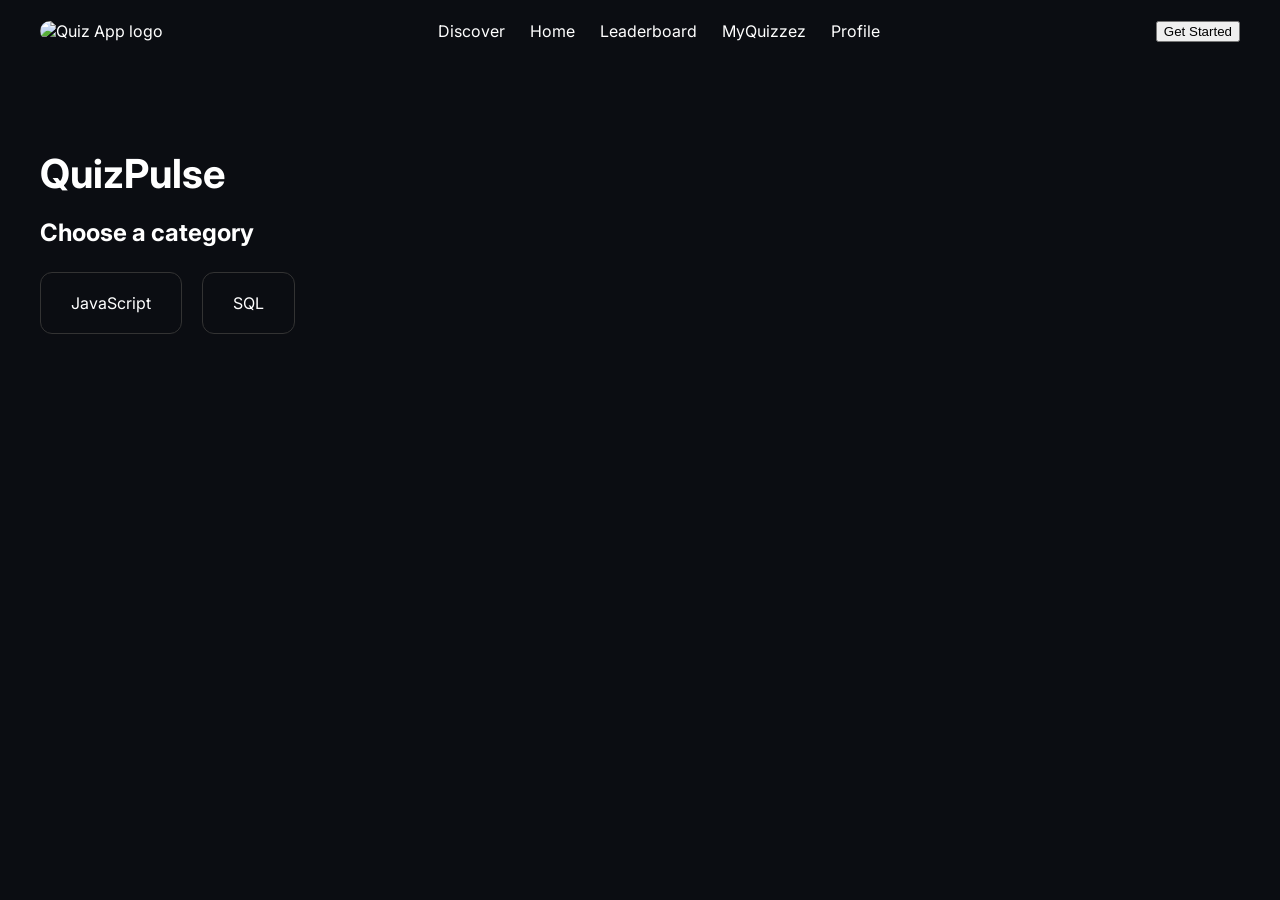
==== frontend/index.html @ 552408b5 "fix: add home page content" ====
<!DOCTYPE html>
<html lang="en">
<head>
    <meta charset="UTF-8">
    <meta name="viewport" content="width=device-width, initial-scale=1.0">
    <title>Quiz App</title>

    <link rel="preconnect" href="https://fonts.googleapis.com">
    <link rel="preconnect" href="https://fonts.gstatic.com" crossorigin>
    <link href="https://fonts.googleapis.com/css2?family=Inter:wght@400;500;600;700;800&display=swap" rel="stylesheet">

    <style>
        * {
            box-sizing: border-box;
        }

        body {
            display: flex;
            flex-direction: column;
            background-color: #0B0D12;
            color: white;
            font-family: 'Inter', sans-serif;
            margin: 0;
        }

        header {
            display: flex;
            flex-direction: row;
            justify-content: space-between;
            align-items: center;
            padding: 20px 40px;
        }

        .logo {
            border-radius: 33px;
            width: 70px;
        }

        .otherpages {
            display: flex;
            gap: 25px;
        }

        a {
            cursor: pointer;
            color: white;
            text-decoration: none;
        }

        main {
            padding: 60px 40px;
        }

        h1 {
            font-size: 40px;
            margin-bottom: 10px;
        }

        h2 {
            margin-bottom: 25px;
        }

        #categories {
            display: flex;
            gap: 20px;
            list-style: none;
            padding: 0;
        }

        #categories li {
            padding: 20px 30px;
            border: 1px solid #333;
            border-radius: 12px;
        }
    </style>
</head>

<body>

    <header>
        <div class="logoDiv">
            <img class="logo" src="I will design a professional custom business logo.jpg" alt="Quiz App logo">
        </div>

        <div class="otherpages">
            <a href="discover.html">Discover</a>
            <a href="home.html">Home</a>
            <a href="leaderboard.html">Leaderboard</a>
            <a href="my_quizzez.html">MyQuizzez</a>
            <a href="profile.html">Profile</a>
        </div>

        <div>
            <button>Get Started</button>
        </div>
    </header>

    <main>
        <h1>QuizPulse</h1>
        <h2>Choose a category</h2>

        <ul id="categories"></ul>
    </main>

    <script src="index.js"></script>

</body>
</html>
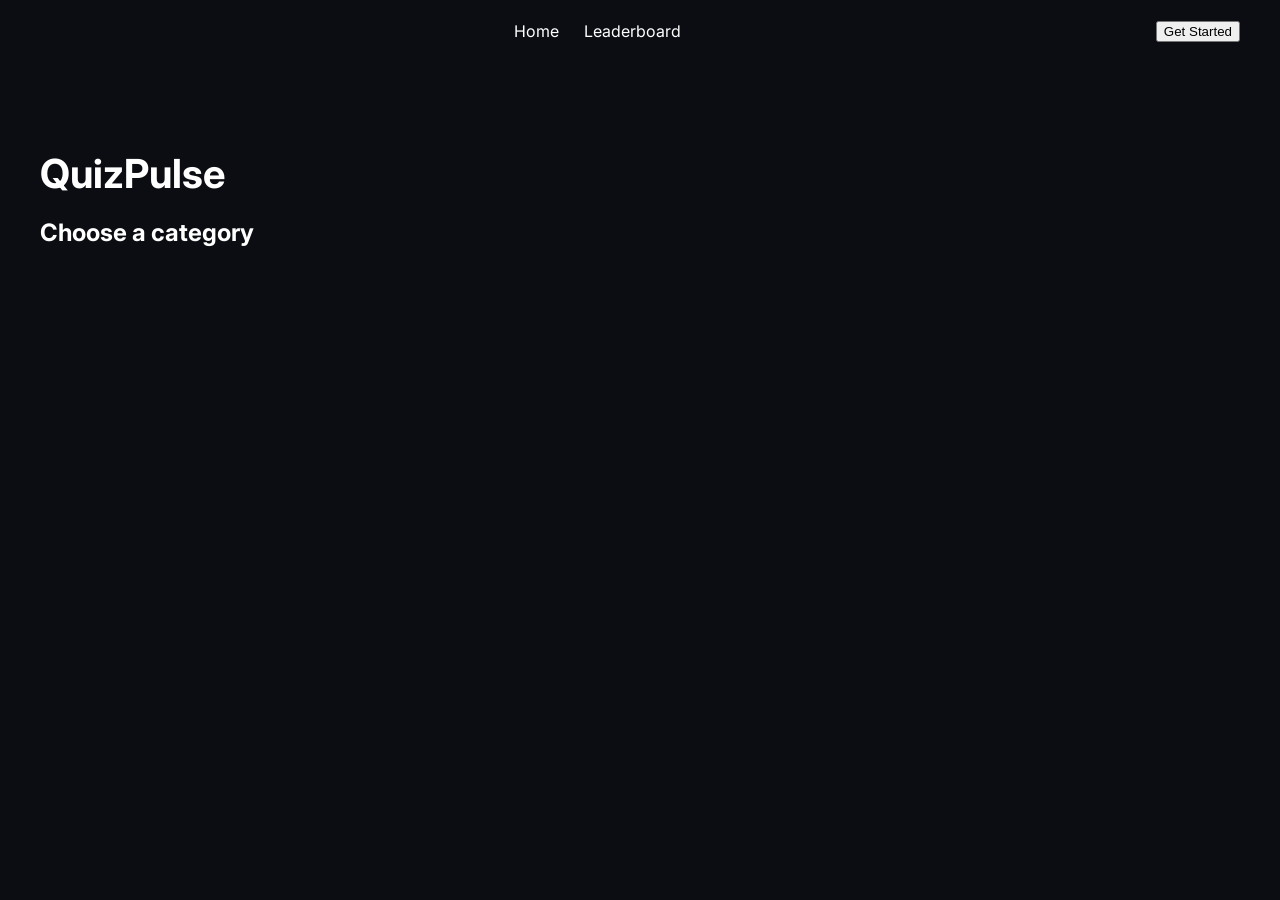
==== commit e33d428d: "feat: fetch categories from API" ====
--- a/frontend/index.html
+++ b/frontend/index.html
@@ -79,15 +79,12 @@
 
     <header>
         <div class="logoDiv">
-            <img class="logo" src="I will design a professional custom business logo.jpg" alt="Quiz App logo">
+            <img class="logo" src="" alt="">
         </div>
 
         <div class="otherpages">
-            <a href="discover.html">Discover</a>
-            <a href="home.html">Home</a>
+            <a href="index.html">Home</a>
             <a href="leaderboard.html">Leaderboard</a>
-            <a href="my_quizzez.html">MyQuizzez</a>
-            <a href="profile.html">Profile</a>
         </div>
 
         <div>
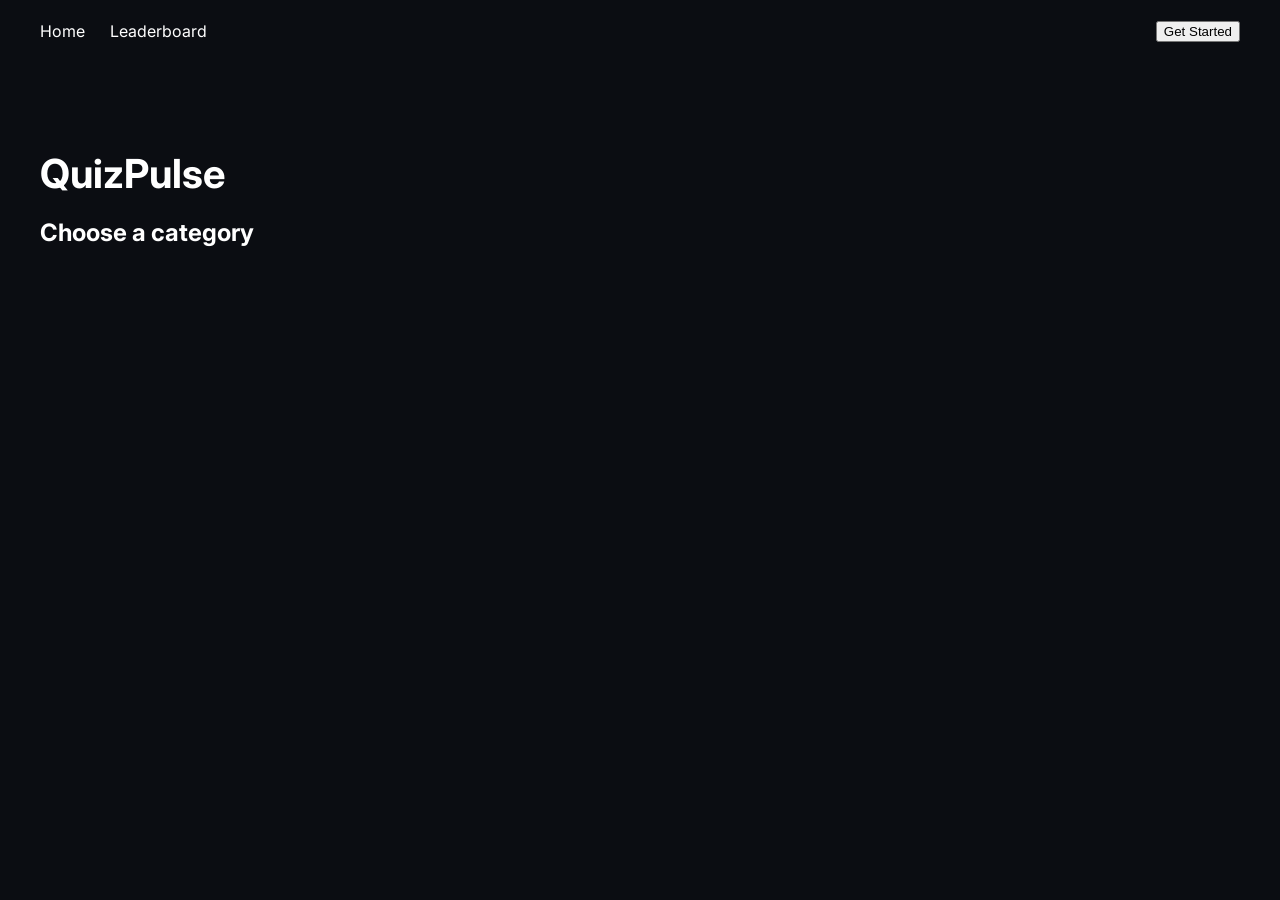
==== commit ad778e89: "fix: update home page after review" ====
--- a/frontend/index.html
+++ b/frontend/index.html
@@ -78,9 +78,6 @@
 <body>
 
     <header>
-        <div class="logoDiv">
-            <img class="logo" src="" alt="">
-        </div>
 
         <div class="otherpages">
             <a href="index.html">Home</a>
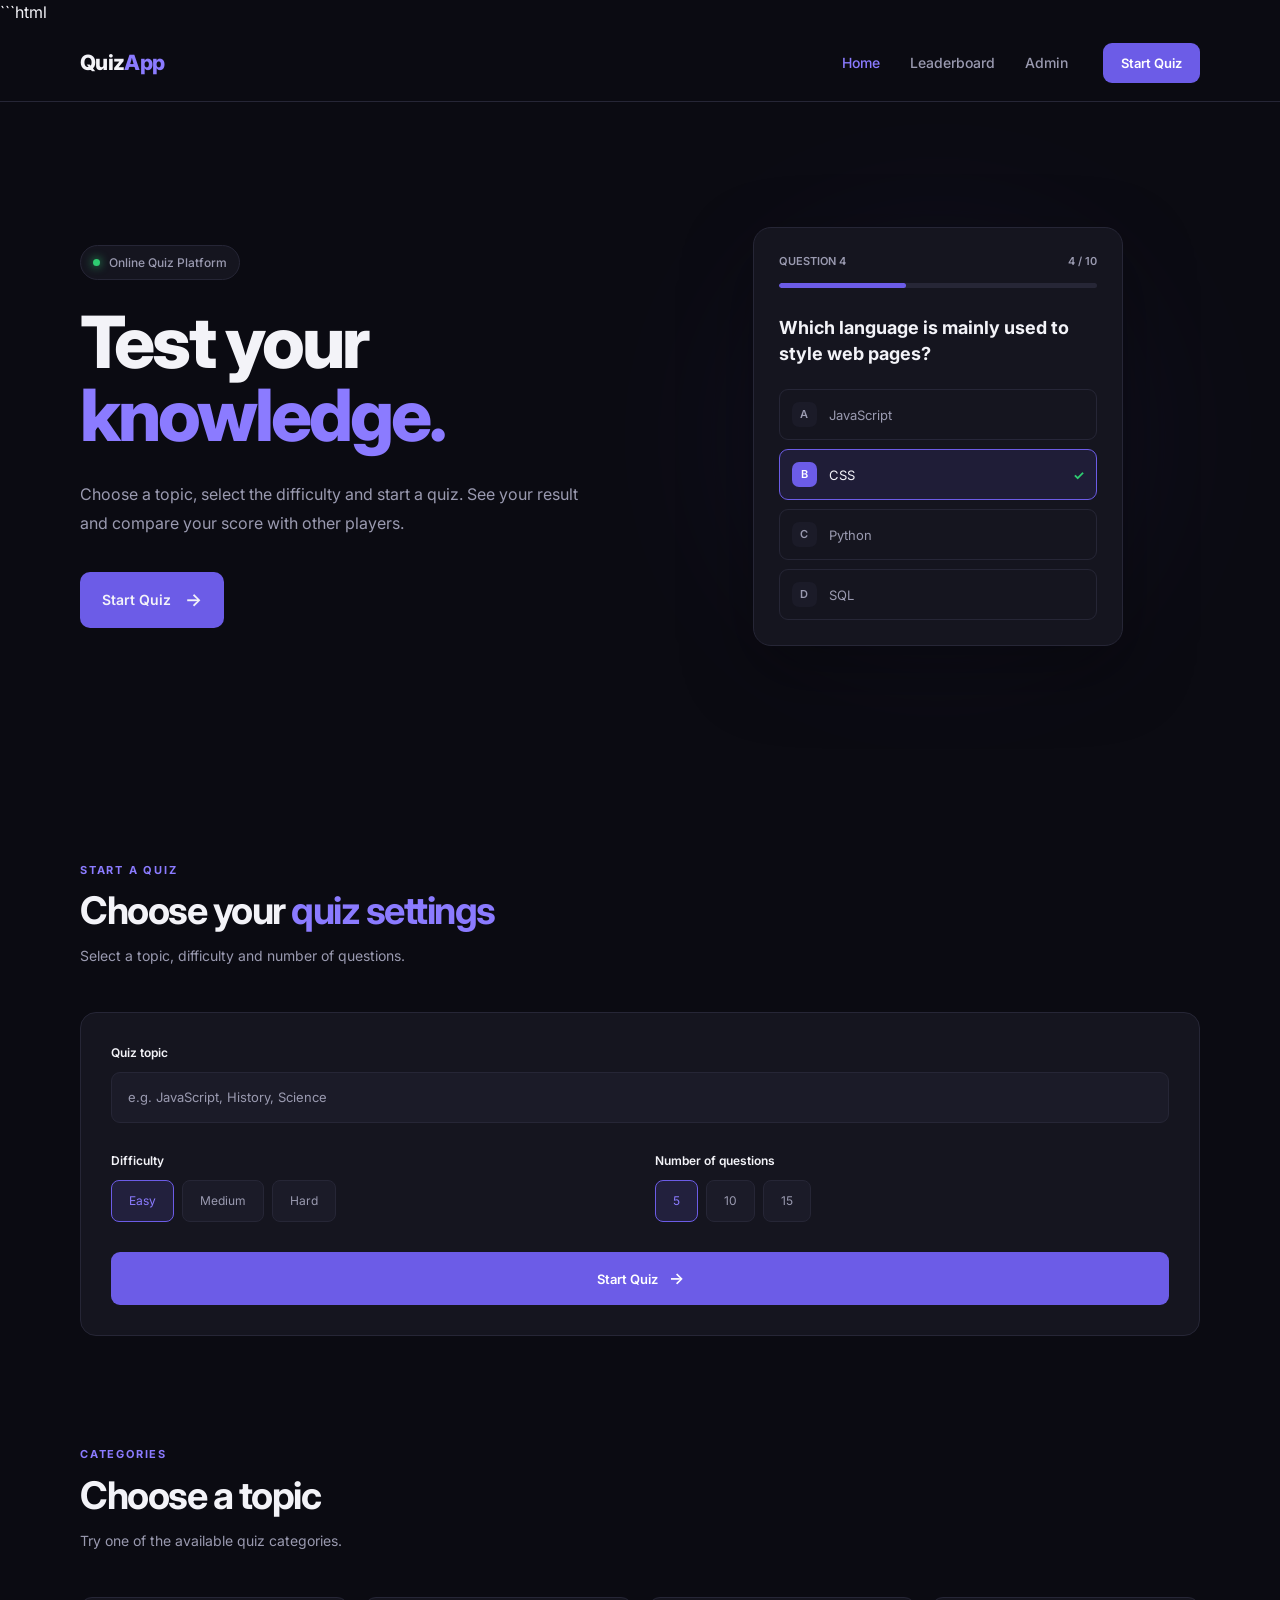
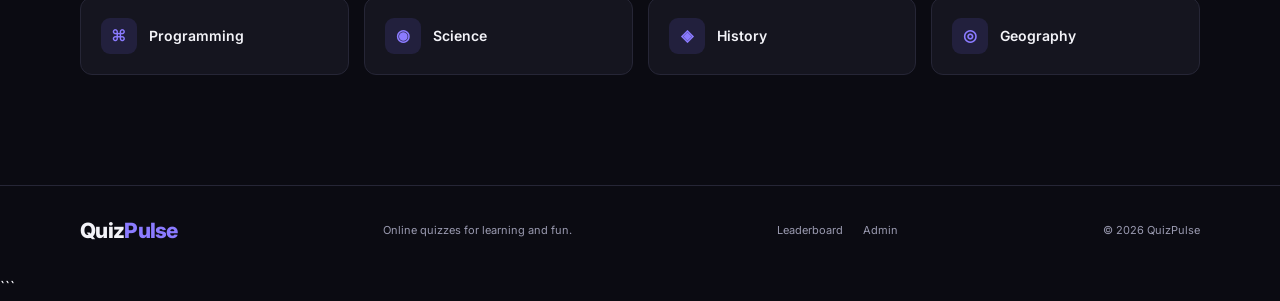
==== commit 6fec1d71: "Complete frontend pages and JS" ====
--- a/frontend/index.html
+++ b/frontend/index.html
@@ -1,102 +1,183 @@
+```html
 <!DOCTYPE html>
 <html lang="en">
 <head>
     <meta charset="UTF-8">
     <meta name="viewport" content="width=device-width, initial-scale=1.0">
-    <title>Quiz App</title>
+    <title>QuizPulse — Online Quiz</title>
 
     <link rel="preconnect" href="https://fonts.googleapis.com">
     <link rel="preconnect" href="https://fonts.gstatic.com" crossorigin>
     <link href="https://fonts.googleapis.com/css2?family=Inter:wght@400;500;600;700;800&display=swap" rel="stylesheet">
-
-    <style>
-        * {
-            box-sizing: border-box;
-        }
-
-        body {
-            display: flex;
-            flex-direction: column;
-            background-color: #0B0D12;
-            color: white;
-            font-family: 'Inter', sans-serif;
-            margin: 0;
-        }
-
-        header {
-            display: flex;
-            flex-direction: row;
-            justify-content: space-between;
-            align-items: center;
-            padding: 20px 40px;
-        }
-
-        .logo {
-            border-radius: 33px;
-            width: 70px;
-        }
-
-        .otherpages {
-            display: flex;
-            gap: 25px;
-        }
-
-        a {
-            cursor: pointer;
-            color: white;
-            text-decoration: none;
-        }
-
-        main {
-            padding: 60px 40px;
-        }
-
-        h1 {
-            font-size: 40px;
-            margin-bottom: 10px;
-        }
-
-        h2 {
-            margin-bottom: 25px;
-        }
-
-        #categories {
-            display: flex;
-            gap: 20px;
-            list-style: none;
-            padding: 0;
-        }
-
-        #categories li {
-            padding: 20px 30px;
-            border: 1px solid #333;
-            border-radius: 12px;
-        }
-    </style>
+    <link rel="stylesheet" href="css/style.css">
 </head>
-
 <body>
 
-    <header>
+<header class="navbar">
+    <div class="container navbar-content">
+        <a href="index.html" class="logo">Quiz<span>App</span></a>
 
-        <div class="otherpages">
-            <a href="index.html">Home</a>
+        <nav class="nav-links">
+            <a href="index.html" class="active">Home</a>
             <a href="leaderboard.html">Leaderboard</a>
+            <a href="admin.html">Admin</a>
+        </nav>
+
+        <a href="#quiz-creator" class="nav-button">Start Quiz</a>
+    </div>
+</header>
+
+<main>
+    <section class="hero">
+        <div class="container hero-content">
+            <div class="hero-text">
+                <div class="badge">
+                    <span class="badge-dot"></span>
+                    Online Quiz Platform
+                </div>
+
+                <h1>
+                    Test your
+                    <span>knowledge.</span>
+                </h1>
+
+                <p>
+                    Choose a topic, select the difficulty and start a quiz.
+                    See your result and compare your score with other players.
+                </p>
+
+                <div class="hero-buttons">
+                    <a href="#quiz-creator" class="hero-button">Start Quiz <span>→</span></a>
+                </div>
+            </div>
+
+            <div class="hero-card">
+                <div class="quiz-preview">
+                    <div class="quiz-preview-top">
+                        <span>Question 4</span>
+                        <span>4 / 10</span>
+                    </div>
+
+                    <div class="progress-bar">
+                        <div class="progress"></div>
+                    </div>
+
+                    <h3>Which language is mainly used to style web pages?</h3>
+
+                    <div class="preview-option">
+                        <span>A</span>
+                        JavaScript
+                    </div>
+
+                    <div class="preview-option selected">
+                        <span>B</span>
+                        CSS
+                        <b>✓</b>
+                    </div>
+
+                    <div class="preview-option">
+                        <span>C</span>
+                        Python
+                    </div>
+
+                    <div class="preview-option">
+                        <span>D</span>
+                        SQL
+                    </div>
+                </div>
+            </div>
+        </div>
+    </section>
+
+    <section class="creator-section" id="quiz-creator">
+        <div class="container">
+            <div class="section-heading">
+                <span>START A QUIZ</span>
+                <h2>Choose your <span>quiz settings</span></h2>
+                <p>Select a topic, difficulty and number of questions.</p>
+            </div>
+
+            <div class="creator-card">
+                <div class="input-group">
+                    <label for="topic">Quiz topic</label>
+                    <input type="text" id="topic" placeholder="e.g. JavaScript, History, Science">
+                </div>
+
+                <div class="criteria">
+                    <div class="criteria-group">
+                        <label>Difficulty</label>
+
+                        <div class="options difficulty-options">
+                            <button class="option active" type="button">Easy</button>
+                            <button class="option" type="button">Medium</button>
+                            <button class="option" type="button">Hard</button>
+                        </div>
+                    </div>
+
+                    <div class="criteria-group">
+                        <label>Number of questions</label>
+
+                        <div class="options">
+                            <button class="option active" type="button">5</button>
+                            <button class="option" type="button">10</button>
+                            <button class="option" type="button">15</button>
+                        </div>
+                    </div>
+                </div>
+
+                <button class="generate-button" type="button">Start Quiz <span>→</span></button>
+            </div>
+        </div>
+    </section>
+
+    <section class="categories-section">
+        <div class="container">
+            <div class="section-heading">
+                <span>CATEGORIES</span>
+                <h2>Choose a topic</h2>
+                <p>Try one of the available quiz categories.</p>
+            </div>
+
+            <div class="categories-grid">
+                <button class="category-card">
+                    <span class="category-icon">⌘</span>
+                    <span>Programming</span>
+                </button>
+
+                <button class="category-card">
+                    <span class="category-icon">◉</span>
+                    <span>Science</span>
+                </button>
+
+                <button class="category-card">
+                    <span class="category-icon">◈</span>
+                    <span>History</span>
+                </button>
+
+                <button class="category-card">
+                    <span class="category-icon">◎</span>
+                    <span>Geography</span>
+                </button>
+            </div>
+        </div>
+    </section>
+</main>
+
+<footer class="footer">
+    <div class="container footer-content">
+        <div class="logo">Quiz<span>Pulse</span></div>
+        <p>Online quizzes for learning and fun.</p>
+
+        <div class="footer-links">
+            <a href="leaderboard.html">Leaderboard</a>
+            <a href="admin.html">Admin</a>
         </div>
 
-        <div>
-            <button>Get Started</button>
-        </div>
-    </header>
+        <span class="copyright">© 2026 QuizPulse</span>
+    </div>
+</footer>
 
-    <main>
-        <h1>QuizPulse</h1>
-        <h2>Choose a category</h2>
-
-        <ul id="categories"></ul>
-    </main>
-
-    <script src="index.js"></script>
-
+<script src="js/main.js"></script>
 </body>
-</html>+</html>
+```
--- a/frontend/css/style.css
+++ b/frontend/css/style.css
@@ -0,0 +1,639 @@
+* {
+    margin: 0;
+    padding: 0;
+    box-sizing: border-box;
+}
+
+html {
+    scroll-behavior: smooth;
+}
+
+body {
+    font-family: "Inter", sans-serif;
+    background: #0b0b12;
+    color: #f3f3f8;
+    line-height: 1.6;
+}
+
+a {
+    color: inherit;
+    text-decoration: none;
+}
+
+button,
+input {
+    font: inherit;
+}
+
+button {
+    border: none;
+    cursor: pointer;
+}
+
+.container {
+    width: min(1120px, 92%);
+    margin: 0 auto;
+}
+
+.navbar {
+    height: 76px;
+    border-bottom: 1px solid #262636;
+    background: #0b0b12;
+}
+
+.navbar-content {
+    height: 100%;
+    display: flex;
+    align-items: center;
+    justify-content: space-between;
+}
+
+.logo {
+    font-size: 21px;
+    font-weight: 800;
+    letter-spacing: -0.7px;
+}
+
+.logo span {
+    color: #8b7bff;
+}
+
+.nav-links {
+    display: flex;
+    gap: 30px;
+    margin-left: auto;
+    margin-right: 35px;
+}
+
+.nav-links a {
+    color: #9a9ab0;
+    font-size: 14px;
+    font-weight: 500;
+    transition: 0.2s ease;
+}
+
+.nav-links a:hover {
+    color: #f3f3f8;
+}
+
+.nav-links a.active {
+    color: #8b7bff;
+}
+
+.nav-button {
+    display: inline-flex;
+    align-items: center;
+    justify-content: center;
+    padding: 10px 18px;
+    border-radius: 9px;
+    background: #6c5ce7;
+    color: #ffffff;
+    font-size: 13px;
+    font-weight: 600;
+    transition: 0.2s ease;
+}
+
+.nav-button:hover {
+    background: #8b7bff;
+    transform: translateY(-1px);
+}
+
+.hero {
+    padding: 100px 0 90px;
+    overflow: hidden;
+}
+
+.hero-content {
+    display: grid;
+    grid-template-columns: 1fr 1fr;
+    align-items: center;
+    gap: 70px;
+}
+
+.hero-text {
+    max-width: 560px;
+}
+
+.badge {
+    display: inline-flex;
+    align-items: center;
+    gap: 9px;
+    padding: 7px 12px;
+    margin-bottom: 25px;
+    border: 1px solid #262636;
+    border-radius: 30px;
+    background: #15151f;
+    color: #9a9ab0;
+    font-size: 12px;
+    font-weight: 500;
+}
+
+.badge-dot {
+    width: 7px;
+    height: 7px;
+    border-radius: 50%;
+    background: #2ecc71;
+    box-shadow: 0 0 10px #2ecc71;
+}
+
+.hero h1 {
+    max-width: 650px;
+    font-size: clamp(48px, 6vw, 72px);
+    line-height: 1.02;
+    letter-spacing: -3px;
+    font-weight: 800;
+}
+
+.hero h1 span {
+    display: block;
+    color: #8b7bff;
+}
+
+.hero-text > p {
+    max-width: 510px;
+    margin: 28px 0 34px;
+    color: #9a9ab0;
+    font-size: 16px;
+    line-height: 1.8;
+}
+
+.hero-buttons {
+    display: flex;
+    align-items: center;
+    gap: 12px;
+}
+
+.hero-button {
+    display: inline-flex;
+    align-items: center;
+    gap: 14px;
+    padding: 14px 22px;
+    border-radius: 10px;
+    background: #6c5ce7;
+    font-size: 14px;
+    font-weight: 600;
+    transition: 0.2s ease;
+}
+
+.hero-button:hover {
+    background: #8b7bff;
+    transform: translateY(-2px);
+}
+
+.hero-button span {
+    font-size: 18px;
+}
+
+.telegram-button {
+    display: inline-flex;
+    align-items: center;
+    gap: 10px;
+    padding: 14px 20px;
+    border: 1px solid #262636;
+    border-radius: 10px;
+    background: #15151f;
+    color: #f3f3f8;
+    font-size: 14px;
+    font-weight: 600;
+    transition: 0.2s ease;
+}
+
+.telegram-button:hover {
+    border-color: #6c5ce7;
+    background: #1b1b28;
+}
+
+.telegram-button span {
+    font-size: 16px;
+}
+
+.hero-card {
+    position: relative;
+    min-height: 470px;
+    display: flex;
+    align-items: center;
+    justify-content: center;
+}
+
+.hero-card::before {
+    content: "";
+    position: absolute;
+    width: 330px;
+    height: 330px;
+    background: #6c5ce7;
+    opacity: 0.12;
+    filter: blur(100px);
+    border-radius: 50%;
+}
+
+.quiz-preview {
+    position: relative;
+    z-index: 2;
+    width: 370px;
+    padding: 25px;
+    border: 1px solid #262636;
+    border-radius: 18px;
+    background: #15151f;
+    box-shadow: 0 25px 70px rgba(0, 0, 0, 0.35);
+}
+
+.quiz-preview-top {
+    display: flex;
+    justify-content: space-between;
+    color: #9a9ab0;
+    font-size: 11px;
+    font-weight: 600;
+    text-transform: uppercase;
+}
+
+.progress-bar {
+    height: 5px;
+    margin: 13px 0 27px;
+    border-radius: 10px;
+    background: #262636;
+    overflow: hidden;
+}
+
+.progress {
+    width: 40%;
+    height: 100%;
+    border-radius: inherit;
+    background: #6c5ce7;
+}
+
+.quiz-preview h3 {
+    margin-bottom: 22px;
+    font-size: 18px;
+    line-height: 1.45;
+}
+
+.preview-option {
+    display: flex;
+    align-items: center;
+    gap: 12px;
+    padding: 12px;
+    margin-top: 9px;
+    border: 1px solid #262636;
+    border-radius: 9px;
+    color: #9a9ab0;
+    font-size: 13px;
+    transition: 0.2s ease;
+}
+
+.preview-option span {
+    display: flex;
+    align-items: center;
+    justify-content: center;
+    width: 25px;
+    height: 25px;
+    border-radius: 7px;
+    background: #1b1b28;
+    font-size: 11px;
+    font-weight: 600;
+}
+
+.preview-option.selected {
+    border-color: #6c5ce7;
+    background: rgba(108, 92, 231, 0.12);
+    color: #f3f3f8;
+}
+
+.preview-option.selected span {
+    background: #6c5ce7;
+    color: #ffffff;
+}
+
+.preview-option b {
+    margin-left: auto;
+    color: #2ecc71;
+}
+
+.creator-section {
+    padding: 100px 0 110px;
+}
+
+.section-heading {
+    max-width: 620px;
+    margin-bottom: 45px;
+}
+
+.section-heading > span {
+    color: #8b7bff;
+    font-size: 11px;
+    font-weight: 700;
+    letter-spacing: 1.8px;
+}
+
+.section-heading h2 {
+    margin-top: 10px;
+    font-size: 38px;
+    line-height: 1.15;
+    letter-spacing: -1.5px;
+}
+
+.section-heading h2 span {
+    color: #8b7bff;
+}
+
+.section-heading p {
+    margin-top: 12px;
+    color: #9a9ab0;
+    font-size: 14px;
+}
+
+.creator-card {
+    padding: 30px;
+    border: 1px solid #262636;
+    border-radius: 16px;
+    background: #15151f;
+}
+
+.input-group label,
+.criteria-group label {
+    display: block;
+    margin-bottom: 10px;
+    color: #f3f3f8;
+    font-size: 12px;
+    font-weight: 600;
+}
+
+.input-group input {
+    width: 100%;
+    padding: 14px 16px;
+    border: 1px solid #262636;
+    border-radius: 9px;
+    outline: none;
+    background: #1b1b28;
+    color: #f3f3f8;
+    font-size: 13px;
+    transition: 0.2s ease;
+}
+
+.input-group input::placeholder {
+    color: #9a9ab0;
+}
+
+.input-group input:focus {
+    border-color: #6c5ce7;
+    box-shadow: 0 0 0 3px rgba(108, 92, 231, 0.1);
+}
+
+.criteria {
+    display: grid;
+    grid-template-columns: 1fr 1fr;
+    gap: 30px;
+    margin-top: 28px;
+}
+
+.options {
+    display: flex;
+    gap: 8px;
+}
+
+.option {
+    padding: 10px 17px;
+    border: 1px solid #262636;
+    border-radius: 8px;
+    background: #1b1b28;
+    color: #9a9ab0;
+    font-size: 12px;
+    transition: 0.2s ease;
+}
+
+.option:hover {
+    border-color: #6c5ce7;
+    color: #f3f3f8;
+}
+
+.option.active {
+    border-color: #6c5ce7;
+    background: rgba(108, 92, 231, 0.15);
+    color: #8b7bff;
+}
+
+.generate-button {
+    width: 100%;
+    margin-top: 30px;
+    padding: 14px;
+    border-radius: 9px;
+    background: #6c5ce7;
+    color: #ffffff;
+    font-size: 13px;
+    font-weight: 600;
+    transition: 0.2s ease;
+}
+
+.generate-button:hover {
+    background: #8b7bff;
+}
+
+.generate-button span {
+    margin-left: 8px;
+    font-size: 16px;
+}
+
+.categories-section {
+    padding: 0 0 110px;
+}
+
+.categories-grid {
+    display: grid;
+    grid-template-columns: repeat(4, 1fr);
+    gap: 15px;
+}
+
+.category-card {
+    display: flex;
+    align-items: center;
+    gap: 12px;
+    padding: 20px;
+    border: 1px solid #262636;
+    border-radius: 12px;
+    background: #15151f;
+    color: #f3f3f8;
+    font-size: 14px;
+    font-weight: 600;
+    text-align: left;
+    transition: 0.2s ease;
+}
+
+.category-card:hover {
+    border-color: #6c5ce7;
+    transform: translateY(-2px);
+}
+
+.category-icon {
+    display: flex;
+    align-items: center;
+    justify-content: center;
+    width: 36px;
+    height: 36px;
+    border-radius: 9px;
+    background: rgba(108, 92, 231, 0.15);
+    color: #8b7bff;
+    font-size: 16px;
+}
+
+.telegram-section {
+    padding: 0 0 100px;
+}
+
+.telegram-card {
+    display: flex;
+    align-items: center;
+    justify-content: space-between;
+    gap: 30px;
+    padding: 35px;
+    border: 1px solid #262636;
+    border-radius: 16px;
+    background: #15151f;
+}
+
+.telegram-label {
+    color: #8b7bff;
+    font-size: 11px;
+    font-weight: 700;
+    letter-spacing: 1.5px;
+}
+
+.telegram-card h2 {
+    margin-top: 8px;
+    font-size: 26px;
+    letter-spacing: -0.8px;
+}
+
+.telegram-card p {
+    margin-top: 8px;
+    color: #9a9ab0;
+    font-size: 13px;
+}
+
+.footer {
+    border-top: 1px solid #262636;
+}
+
+.footer-content {
+    display: flex;
+    align-items: center;
+    justify-content: space-between;
+    padding: 28px 0;
+}
+
+.footer p,
+.copyright {
+    color: #9a9ab0;
+    font-size: 11px;
+}
+
+.footer-links {
+    display: flex;
+    gap: 20px;
+}
+
+.footer-links a {
+    color: #9a9ab0;
+    font-size: 11px;
+    transition: 0.2s ease;
+}
+
+.footer-links a:hover {
+    color: #f3f3f8;
+}
+
+@media (max-width: 850px) {
+    .nav-links {
+        display: none;
+    }
+
+    .hero-content {
+        grid-template-columns: 1fr;
+        gap: 40px;
+    }
+
+    .hero-card {
+        min-height: 420px;
+    }
+
+    .categories-grid {
+        grid-template-columns: repeat(2, 1fr);
+    }
+
+    .telegram-card {
+        flex-direction: column;
+        align-items: flex-start;
+    }
+
+    .footer-content {
+        flex-wrap: wrap;
+        gap: 15px;
+    }
+}
+
+@media (max-width: 600px) {
+    .navbar {
+        height: 68px;
+    }
+
+    .nav-button {
+        padding: 9px 13px;
+        font-size: 12px;
+    }
+
+    .hero {
+        padding: 70px 0;
+    }
+
+    .hero h1 {
+        font-size: 48px;
+        letter-spacing: -2px;
+    }
+
+    .hero-text > p {
+        font-size: 14px;
+    }
+
+    .hero-buttons {
+        flex-direction: column;
+        align-items: stretch;
+    }
+
+    .hero-button,
+    .telegram-button {
+        justify-content: center;
+    }
+
+    .quiz-preview {
+        width: 100%;
+    }
+
+    .creator-section {
+        padding: 80px 0;
+    }
+
+    .section-heading h2 {
+        font-size: 30px;
+    }
+
+    .criteria {
+        grid-template-columns: 1fr;
+        gap: 22px;
+    }
+
+    .categories-grid {
+        grid-template-columns: 1fr;
+    }
+
+    .telegram-card {
+        padding: 25px;
+    }
+
+    .footer-content {
+        flex-direction: column;
+        text-align: center;
+    }
+
+    .footer-links {
+        flex-wrap: wrap;
+        justify-content: center;
+    }
+}
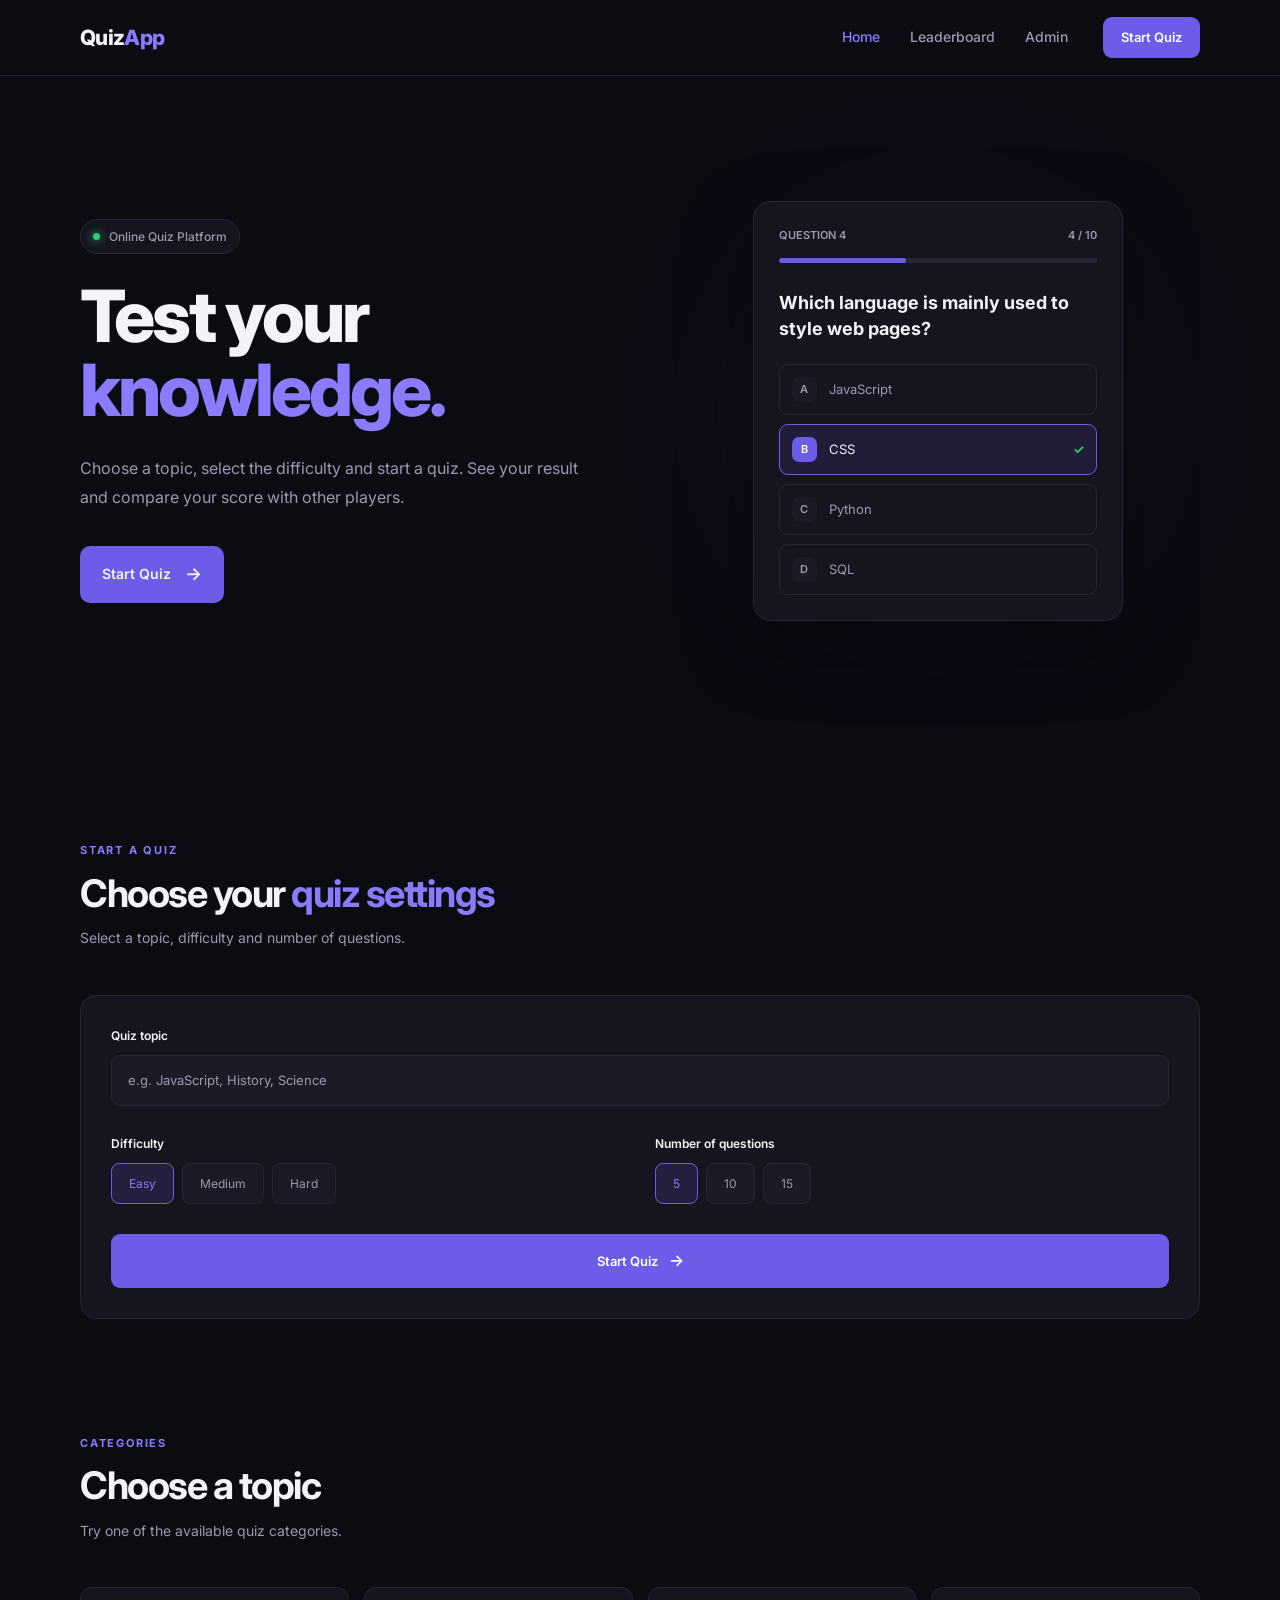
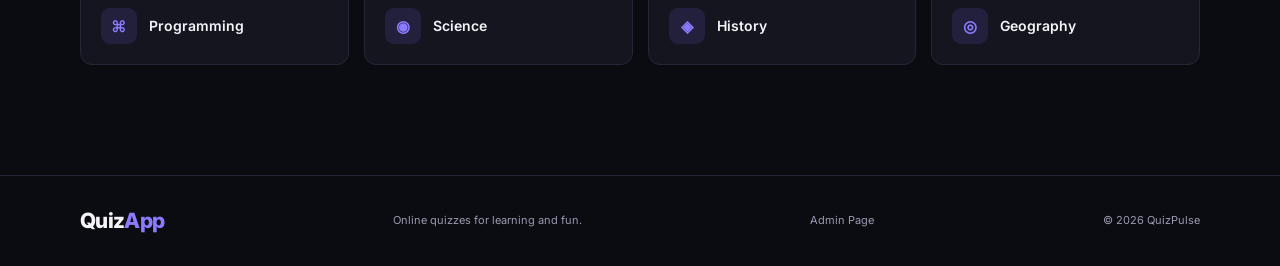
==== commit 1365e97a: "some updates in frontend pages" ====
--- a/frontend/index.html
+++ b/frontend/index.html
@@ -1,10 +1,9 @@
-```html
 <!DOCTYPE html>
 <html lang="en">
 <head>
     <meta charset="UTF-8">
     <meta name="viewport" content="width=device-width, initial-scale=1.0">
-    <title>QuizPulse — Online Quiz</title>
+    <title>QuizApp — Online Quiz</title>
 
     <link rel="preconnect" href="https://fonts.googleapis.com">
     <link rel="preconnect" href="https://fonts.gstatic.com" crossorigin>
@@ -165,12 +164,11 @@
 
 <footer class="footer">
     <div class="container footer-content">
-        <div class="logo">Quiz<span>Pulse</span></div>
+        <div class="logo">Quiz<span>App</span></div>
         <p>Online quizzes for learning and fun.</p>
 
         <div class="footer-links">
-            <a href="leaderboard.html">Leaderboard</a>
-            <a href="admin.html">Admin</a>
+            <a href="admin.html">Admin Page</a>
         </div>
 
         <span class="copyright">© 2026 QuizPulse</span>
@@ -180,4 +178,3 @@
 <script src="js/main.js"></script>
 </body>
 </html>
-```
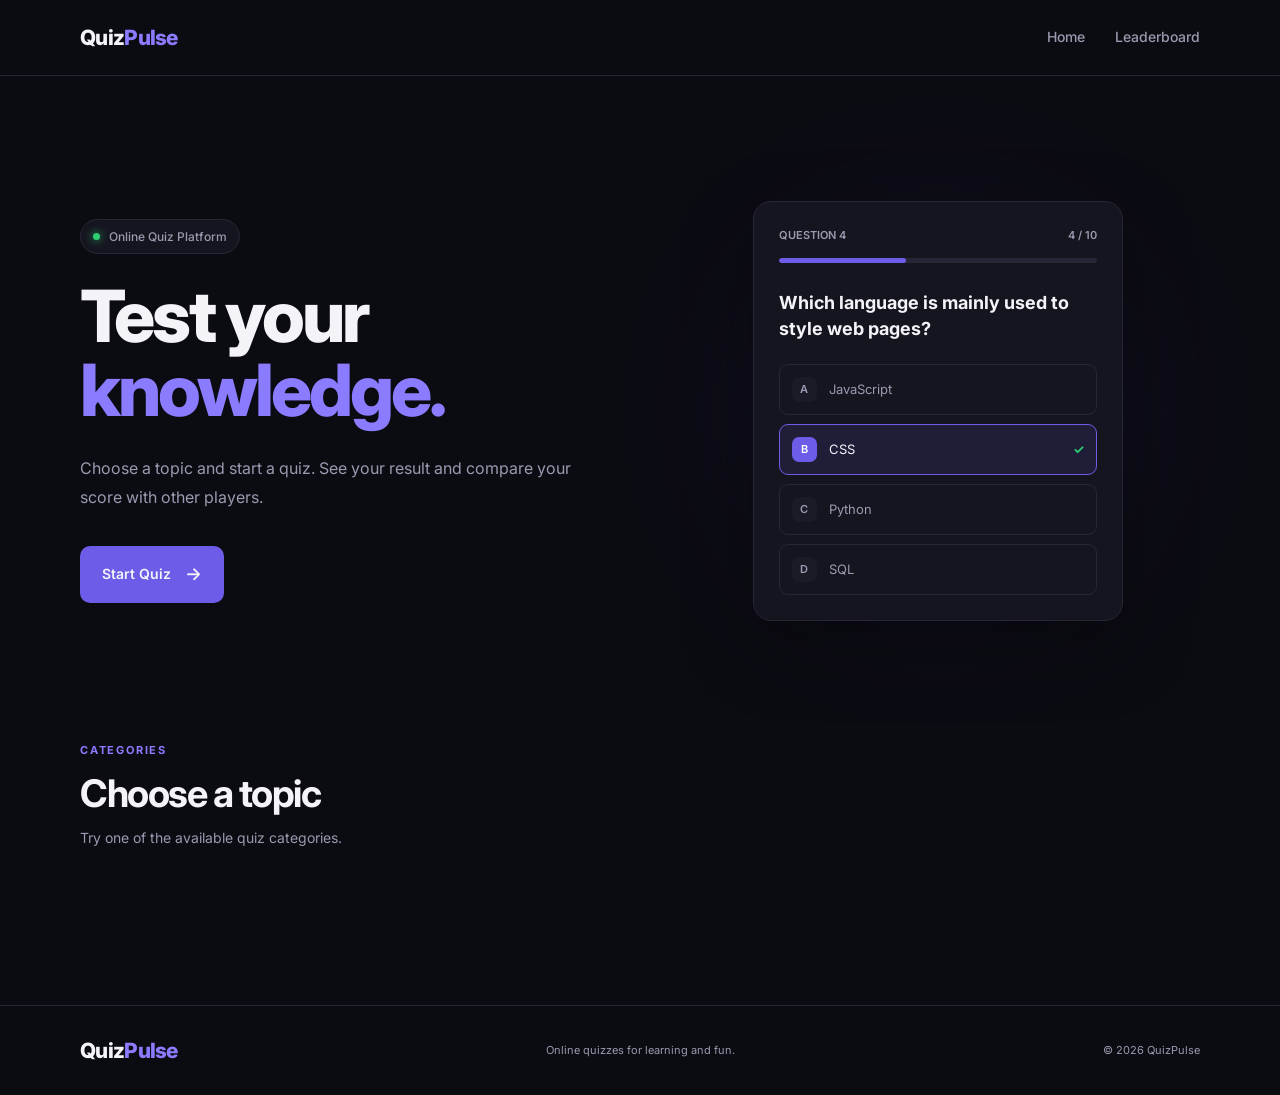
==== commit f25997bf: "Connect home and leaderboard to API" ====
--- a/frontend/index.html
+++ b/frontend/index.html
@@ -3,178 +3,130 @@
 <head>
     <meta charset="UTF-8">
     <meta name="viewport" content="width=device-width, initial-scale=1.0">
-    <title>QuizApp — Online Quiz</title>
 
-    <link rel="preconnect" href="https://fonts.googleapis.com">
-    <link rel="preconnect" href="https://fonts.gstatic.com" crossorigin>
-    <link href="https://fonts.googleapis.com/css2?family=Inter:wght@400;500;600;700;800&display=swap" rel="stylesheet">
-    <link rel="stylesheet" href="css/style.css">
+<title>QuizPulse — Test Your Knowledge</title>
+
+<link rel="preconnect" href="https://fonts.googleapis.com">
+<link rel="preconnect" href="https://fonts.gstatic.com" crossorigin>
+<link href="https://fonts.googleapis.com/css2?family=Inter:wght@400;500;600;700;800&display=swap" rel="stylesheet">
+
+<link rel="stylesheet" href="css/style.css">
+
+
 </head>
+
 <body>
 
-<header class="navbar">
-    <div class="container navbar-content">
-        <a href="index.html" class="logo">Quiz<span>App</span></a>
+<header class="header">
+    <div class="container nav">
+        <a href="index.html" class="logo">Quiz<span>Pulse</span></a>
 
-        <nav class="nav-links">
-            <a href="index.html" class="active">Home</a>
-            <a href="leaderboard.html">Leaderboard</a>
-            <a href="admin.html">Admin</a>
-        </nav>
+    <nav class="nav-links">
+        <a href="index.html">Home</a>
+        <a href="leaderboard.html">Leaderboard</a>
+    </nav>
+</div>
 
-        <a href="#quiz-creator" class="nav-button">Start Quiz</a>
-    </div>
+
 </header>
 
 <main>
-    <section class="hero">
-        <div class="container hero-content">
-            <div class="hero-text">
-                <div class="badge">
-                    <span class="badge-dot"></span>
-                    Online Quiz Platform
+
+<section class="hero">
+    <div class="container hero-content">
+
+        <div class="hero-text">
+
+            <div class="badge">
+                <span class="badge-dot"></span>
+                Online Quiz Platform
+            </div>
+
+            <h1>
+                Test your
+                <span>knowledge.</span>
+            </h1>
+
+            <p>
+                Choose a topic and start a quiz.
+                See your result and compare your score with other players.
+            </p>
+
+            <div class="hero-buttons">
+                <a href="#categories-section" class="hero-button">
+                    Start Quiz <span>→</span>
+                </a>
+            </div>
+
+        </div>
+
+        <div class="hero-card">
+            <div class="quiz-preview">
+
+                <div class="quiz-preview-top">
+                    <span>Question 4</span>
+                    <span>4 / 10</span>
                 </div>
 
-                <h1>
-                    Test your
-                    <span>knowledge.</span>
-                </h1>
+                <div class="progress-bar">
+                    <div class="progress"></div>
+                </div>
 
-                <p>
-                    Choose a topic, select the difficulty and start a quiz.
-                    See your result and compare your score with other players.
-                </p>
+                <h3>Which language is mainly used to style web pages?</h3>
 
-                <div class="hero-buttons">
-                    <a href="#quiz-creator" class="hero-button">Start Quiz <span>→</span></a>
+                <div class="preview-option">
+                    <span>A</span>
+                    JavaScript
                 </div>
-            </div>
 
-            <div class="hero-card">
-                <div class="quiz-preview">
-                    <div class="quiz-preview-top">
-                        <span>Question 4</span>
-                        <span>4 / 10</span>
-                    </div>
+                <div class="preview-option selected">
+                    <span>B</span>
+                    CSS
+                    <b>✓</b>
+                </div>
 
-                    <div class="progress-bar">
-                        <div class="progress"></div>
-                    </div>
+                <div class="preview-option">
+                    <span>C</span>
+                    Python
+                </div>
 
-                    <h3>Which language is mainly used to style web pages?</h3>
+                <div class="preview-option">
+                    <span>D</span>
+                    SQL
+                </div>
 
-                    <div class="preview-option">
-                        <span>A</span>
-                        JavaScript
-                    </div>
-
-                    <div class="preview-option selected">
-                        <span>B</span>
-                        CSS
-                        <b>✓</b>
-                    </div>
-
-                    <div class="preview-option">
-                        <span>C</span>
-                        Python
-                    </div>
-
-                    <div class="preview-option">
-                        <span>D</span>
-                        SQL
-                    </div>
-                </div>
             </div>
         </div>
-    </section>
 
-    <section class="creator-section" id="quiz-creator">
-        <div class="container">
-            <div class="section-heading">
-                <span>START A QUIZ</span>
-                <h2>Choose your <span>quiz settings</span></h2>
-                <p>Select a topic, difficulty and number of questions.</p>
-            </div>
+    </div>
+</section>
 
-            <div class="creator-card">
-                <div class="input-group">
-                    <label for="topic">Quiz topic</label>
-                    <input type="text" id="topic" placeholder="e.g. JavaScript, History, Science">
-                </div>
+<section class="categories-section" id="categories-section">
+    <div class="container">
 
-                <div class="criteria">
-                    <div class="criteria-group">
-                        <label>Difficulty</label>
+        <div class="section-heading">
+            <span>CATEGORIES</span>
+            <h2>Choose a topic</h2>
+            <p>Try one of the available quiz categories.</p>
+        </div>
 
-                        <div class="options difficulty-options">
-                            <button class="option active" type="button">Easy</button>
-                            <button class="option" type="button">Medium</button>
-                            <button class="option" type="button">Hard</button>
-                        </div>
-                    </div>
+        <div class="categories-grid" id="categories"></div>
 
-                    <div class="criteria-group">
-                        <label>Number of questions</label>
+    </div>
+</section>
 
-                        <div class="options">
-                            <button class="option active" type="button">5</button>
-                            <button class="option" type="button">10</button>
-                            <button class="option" type="button">15</button>
-                        </div>
-                    </div>
-                </div>
 
-                <button class="generate-button" type="button">Start Quiz <span>→</span></button>
-            </div>
-        </div>
-    </section>
-
-    <section class="categories-section">
-        <div class="container">
-            <div class="section-heading">
-                <span>CATEGORIES</span>
-                <h2>Choose a topic</h2>
-                <p>Try one of the available quiz categories.</p>
-            </div>
-
-            <div class="categories-grid">
-                <button class="category-card">
-                    <span class="category-icon">⌘</span>
-                    <span>Programming</span>
-                </button>
-
-                <button class="category-card">
-                    <span class="category-icon">◉</span>
-                    <span>Science</span>
-                </button>
-
-                <button class="category-card">
-                    <span class="category-icon">◈</span>
-                    <span>History</span>
-                </button>
-
-                <button class="category-card">
-                    <span class="category-icon">◎</span>
-                    <span>Geography</span>
-                </button>
-            </div>
-        </div>
-    </section>
 </main>
 
 <footer class="footer">
     <div class="container footer-content">
-        <div class="logo">Quiz<span>App</span></div>
+        <div class="logo">Quiz<span>Pulse</span></div>
         <p>Online quizzes for learning and fun.</p>
-
-        <div class="footer-links">
-            <a href="admin.html">Admin Page</a>
-        </div>
-
         <span class="copyright">© 2026 QuizPulse</span>
     </div>
 </footer>
 
-<script src="js/main.js"></script>
+<script src="index.js"></script>
+
 </body>
 </html>
--- a/frontend/css/style.css
+++ b/frontend/css/style.css
@@ -1,639 +1,403 @@
 * {
-    margin: 0;
-    padding: 0;
-    box-sizing: border-box;
-}
+  margin: 0;
+  padding: 0;
+  box-sizing: border-box;
+  }
 
 html {
-    scroll-behavior: smooth;
+scroll-behavior: smooth;
 }
 
 body {
-    font-family: "Inter", sans-serif;
-    background: #0b0b12;
-    color: #f3f3f8;
-    line-height: 1.6;
+font-family: "Inter", sans-serif;
+background: #0b0b12;
+color: #f3f3f8;
+line-height: 1.6;
 }
 
 a {
-    color: inherit;
-    text-decoration: none;
-}
-
-button,
-input {
-    font: inherit;
-}
-
-button {
-    border: none;
-    cursor: pointer;
+color: inherit;
+text-decoration: none;
 }
 
 .container {
-    width: min(1120px, 92%);
-    margin: 0 auto;
-}
-
-.navbar {
-    height: 76px;
-    border-bottom: 1px solid #262636;
-    background: #0b0b12;
-}
-
-.navbar-content {
-    height: 100%;
-    display: flex;
-    align-items: center;
-    justify-content: space-between;
+width: min(1120px, 92%);
+margin: 0 auto;
+}
+
+.header {
+height: 76px;
+border-bottom: 1px solid #262636;
+background: #0b0b12;
+}
+
+.nav {
+height: 100%;
+display: flex;
+align-items: center;
+justify-content: space-between;
 }
 
 .logo {
-    font-size: 21px;
-    font-weight: 800;
-    letter-spacing: -0.7px;
+font-size: 21px;
+font-weight: 800;
+letter-spacing: -0.7px;
 }
 
 .logo span {
-    color: #8b7bff;
+color: #8b7bff;
 }
 
 .nav-links {
-    display: flex;
-    gap: 30px;
-    margin-left: auto;
-    margin-right: 35px;
+display: flex;
+gap: 30px;
 }
 
 .nav-links a {
-    color: #9a9ab0;
-    font-size: 14px;
-    font-weight: 500;
-    transition: 0.2s ease;
+color: #9a9ab0;
+font-size: 14px;
+font-weight: 500;
+transition: 0.2s ease;
 }
 
 .nav-links a:hover {
-    color: #f3f3f8;
-}
-
-.nav-links a.active {
-    color: #8b7bff;
-}
-
-.nav-button {
-    display: inline-flex;
-    align-items: center;
-    justify-content: center;
-    padding: 10px 18px;
-    border-radius: 9px;
-    background: #6c5ce7;
-    color: #ffffff;
-    font-size: 13px;
-    font-weight: 600;
-    transition: 0.2s ease;
-}
-
-.nav-button:hover {
-    background: #8b7bff;
-    transform: translateY(-1px);
+color: #f3f3f8;
 }
 
 .hero {
-    padding: 100px 0 90px;
-    overflow: hidden;
+padding: 100px 0 90px;
+overflow: hidden;
 }
 
 .hero-content {
-    display: grid;
-    grid-template-columns: 1fr 1fr;
-    align-items: center;
-    gap: 70px;
+display: grid;
+grid-template-columns: 1fr 1fr;
+align-items: center;
+gap: 70px;
 }
 
 .hero-text {
-    max-width: 560px;
+max-width: 560px;
 }
 
 .badge {
-    display: inline-flex;
-    align-items: center;
-    gap: 9px;
-    padding: 7px 12px;
-    margin-bottom: 25px;
-    border: 1px solid #262636;
-    border-radius: 30px;
-    background: #15151f;
-    color: #9a9ab0;
-    font-size: 12px;
-    font-weight: 500;
+display: inline-flex;
+align-items: center;
+gap: 9px;
+padding: 7px 12px;
+margin-bottom: 25px;
+border: 1px solid #262636;
+border-radius: 30px;
+background: #15151f;
+color: #9a9ab0;
+font-size: 12px;
+font-weight: 500;
 }
 
 .badge-dot {
-    width: 7px;
-    height: 7px;
-    border-radius: 50%;
-    background: #2ecc71;
-    box-shadow: 0 0 10px #2ecc71;
+width: 7px;
+height: 7px;
+border-radius: 50%;
+background: #2ecc71;
+box-shadow: 0 0 10px #2ecc71;
 }
 
 .hero h1 {
-    max-width: 650px;
-    font-size: clamp(48px, 6vw, 72px);
-    line-height: 1.02;
-    letter-spacing: -3px;
-    font-weight: 800;
+max-width: 650px;
+font-size: clamp(48px, 6vw, 72px);
+line-height: 1.02;
+letter-spacing: -3px;
+font-weight: 800;
 }
 
 .hero h1 span {
-    display: block;
-    color: #8b7bff;
+display: block;
+color: #8b7bff;
 }
 
 .hero-text > p {
-    max-width: 510px;
-    margin: 28px 0 34px;
-    color: #9a9ab0;
-    font-size: 16px;
-    line-height: 1.8;
+max-width: 510px;
+margin: 28px 0 34px;
+color: #9a9ab0;
+font-size: 16px;
+line-height: 1.8;
 }
 
 .hero-buttons {
-    display: flex;
-    align-items: center;
-    gap: 12px;
+display: flex;
+align-items: center;
+gap: 12px;
 }
 
 .hero-button {
-    display: inline-flex;
-    align-items: center;
-    gap: 14px;
-    padding: 14px 22px;
-    border-radius: 10px;
-    background: #6c5ce7;
-    font-size: 14px;
-    font-weight: 600;
-    transition: 0.2s ease;
+display: inline-flex;
+align-items: center;
+gap: 14px;
+padding: 14px 22px;
+border-radius: 10px;
+background: #6c5ce7;
+font-size: 14px;
+font-weight: 600;
+transition: 0.2s ease;
 }
 
 .hero-button:hover {
-    background: #8b7bff;
-    transform: translateY(-2px);
+background: #8b7bff;
+transform: translateY(-2px);
 }
 
 .hero-button span {
-    font-size: 18px;
-}
-
-.telegram-button {
-    display: inline-flex;
-    align-items: center;
-    gap: 10px;
-    padding: 14px 20px;
-    border: 1px solid #262636;
-    border-radius: 10px;
-    background: #15151f;
-    color: #f3f3f8;
-    font-size: 14px;
-    font-weight: 600;
-    transition: 0.2s ease;
-}
-
-.telegram-button:hover {
-    border-color: #6c5ce7;
-    background: #1b1b28;
-}
-
-.telegram-button span {
-    font-size: 16px;
+font-size: 18px;
 }
 
 .hero-card {
-    position: relative;
-    min-height: 470px;
-    display: flex;
-    align-items: center;
-    justify-content: center;
+position: relative;
+min-height: 470px;
+display: flex;
+align-items: center;
+justify-content: center;
 }
 
 .hero-card::before {
-    content: "";
-    position: absolute;
-    width: 330px;
-    height: 330px;
-    background: #6c5ce7;
-    opacity: 0.12;
-    filter: blur(100px);
-    border-radius: 50%;
+content: "";
+position: absolute;
+width: 330px;
+height: 330px;
+background: #6c5ce7;
+opacity: 0.12;
+filter: blur(100px);
+border-radius: 50%;
 }
 
 .quiz-preview {
-    position: relative;
-    z-index: 2;
-    width: 370px;
-    padding: 25px;
-    border: 1px solid #262636;
-    border-radius: 18px;
-    background: #15151f;
-    box-shadow: 0 25px 70px rgba(0, 0, 0, 0.35);
+position: relative;
+z-index: 2;
+width: 370px;
+padding: 25px;
+border: 1px solid #262636;
+border-radius: 18px;
+background: #15151f;
+box-shadow: 0 25px 70px rgba(0, 0, 0, 0.35);
 }
 
 .quiz-preview-top {
-    display: flex;
-    justify-content: space-between;
-    color: #9a9ab0;
-    font-size: 11px;
-    font-weight: 600;
-    text-transform: uppercase;
+display: flex;
+justify-content: space-between;
+color: #9a9ab0;
+font-size: 11px;
+font-weight: 600;
+text-transform: uppercase;
 }
 
 .progress-bar {
-    height: 5px;
-    margin: 13px 0 27px;
-    border-radius: 10px;
-    background: #262636;
-    overflow: hidden;
+height: 5px;
+margin: 13px 0 27px;
+border-radius: 10px;
+background: #262636;
+overflow: hidden;
 }
 
 .progress {
-    width: 40%;
-    height: 100%;
-    border-radius: inherit;
-    background: #6c5ce7;
+width: 40%;
+height: 100%;
+border-radius: inherit;
+background: #6c5ce7;
 }
 
 .quiz-preview h3 {
-    margin-bottom: 22px;
-    font-size: 18px;
-    line-height: 1.45;
+margin-bottom: 22px;
+font-size: 18px;
+line-height: 1.45;
 }
 
 .preview-option {
-    display: flex;
-    align-items: center;
-    gap: 12px;
-    padding: 12px;
-    margin-top: 9px;
-    border: 1px solid #262636;
-    border-radius: 9px;
-    color: #9a9ab0;
-    font-size: 13px;
-    transition: 0.2s ease;
+display: flex;
+align-items: center;
+gap: 12px;
+padding: 12px;
+margin-top: 9px;
+border: 1px solid #262636;
+border-radius: 9px;
+color: #9a9ab0;
+font-size: 13px;
+transition: 0.2s ease;
 }
 
 .preview-option span {
-    display: flex;
-    align-items: center;
-    justify-content: center;
-    width: 25px;
-    height: 25px;
-    border-radius: 7px;
-    background: #1b1b28;
-    font-size: 11px;
-    font-weight: 600;
+display: flex;
+align-items: center;
+justify-content: center;
+width: 25px;
+height: 25px;
+border-radius: 7px;
+background: #1b1b28;
+font-size: 11px;
+font-weight: 600;
 }
 
 .preview-option.selected {
-    border-color: #6c5ce7;
-    background: rgba(108, 92, 231, 0.12);
-    color: #f3f3f8;
+border-color: #6c5ce7;
+background: rgba(108, 92, 231, 0.12);
+color: #f3f3f8;
 }
 
 .preview-option.selected span {
-    background: #6c5ce7;
-    color: #ffffff;
+background: #6c5ce7;
+color: #ffffff;
 }
 
 .preview-option b {
-    margin-left: auto;
-    color: #2ecc71;
-}
-
-.creator-section {
-    padding: 100px 0 110px;
+margin-left: auto;
+color: #2ecc71;
+}
+
+.categories-section {
+padding: 0 0 110px;
 }
 
 .section-heading {
-    max-width: 620px;
-    margin-bottom: 45px;
+max-width: 620px;
+margin-bottom: 45px;
 }
 
 .section-heading > span {
-    color: #8b7bff;
-    font-size: 11px;
-    font-weight: 700;
-    letter-spacing: 1.8px;
+color: #8b7bff;
+font-size: 11px;
+font-weight: 700;
+letter-spacing: 1.8px;
 }
 
 .section-heading h2 {
-    margin-top: 10px;
-    font-size: 38px;
-    line-height: 1.15;
-    letter-spacing: -1.5px;
-}
-
-.section-heading h2 span {
-    color: #8b7bff;
+margin-top: 10px;
+font-size: 38px;
+line-height: 1.15;
+letter-spacing: -1.5px;
 }
 
 .section-heading p {
-    margin-top: 12px;
-    color: #9a9ab0;
-    font-size: 14px;
-}
-
-.creator-card {
-    padding: 30px;
-    border: 1px solid #262636;
-    border-radius: 16px;
-    background: #15151f;
-}
-
-.input-group label,
-.criteria-group label {
-    display: block;
-    margin-bottom: 10px;
-    color: #f3f3f8;
-    font-size: 12px;
-    font-weight: 600;
-}
-
-.input-group input {
-    width: 100%;
-    padding: 14px 16px;
-    border: 1px solid #262636;
-    border-radius: 9px;
-    outline: none;
-    background: #1b1b28;
-    color: #f3f3f8;
-    font-size: 13px;
-    transition: 0.2s ease;
-}
-
-.input-group input::placeholder {
-    color: #9a9ab0;
-}
-
-.input-group input:focus {
-    border-color: #6c5ce7;
-    box-shadow: 0 0 0 3px rgba(108, 92, 231, 0.1);
-}
-
-.criteria {
-    display: grid;
-    grid-template-columns: 1fr 1fr;
-    gap: 30px;
-    margin-top: 28px;
-}
-
-.options {
-    display: flex;
-    gap: 8px;
-}
-
-.option {
-    padding: 10px 17px;
-    border: 1px solid #262636;
-    border-radius: 8px;
-    background: #1b1b28;
-    color: #9a9ab0;
-    font-size: 12px;
-    transition: 0.2s ease;
-}
-
-.option:hover {
-    border-color: #6c5ce7;
-    color: #f3f3f8;
-}
-
-.option.active {
-    border-color: #6c5ce7;
-    background: rgba(108, 92, 231, 0.15);
-    color: #8b7bff;
-}
-
-.generate-button {
-    width: 100%;
-    margin-top: 30px;
-    padding: 14px;
-    border-radius: 9px;
-    background: #6c5ce7;
-    color: #ffffff;
-    font-size: 13px;
-    font-weight: 600;
-    transition: 0.2s ease;
-}
-
-.generate-button:hover {
-    background: #8b7bff;
-}
-
-.generate-button span {
-    margin-left: 8px;
-    font-size: 16px;
-}
-
-.categories-section {
-    padding: 0 0 110px;
+margin-top: 12px;
+color: #9a9ab0;
+font-size: 14px;
 }
 
 .categories-grid {
-    display: grid;
-    grid-template-columns: repeat(4, 1fr);
-    gap: 15px;
-}
-
-.category-card {
-    display: flex;
-    align-items: center;
-    gap: 12px;
-    padding: 20px;
-    border: 1px solid #262636;
-    border-radius: 12px;
-    background: #15151f;
-    color: #f3f3f8;
-    font-size: 14px;
-    font-weight: 600;
-    text-align: left;
-    transition: 0.2s ease;
-}
-
-.category-card:hover {
-    border-color: #6c5ce7;
-    transform: translateY(-2px);
-}
-
-.category-icon {
-    display: flex;
-    align-items: center;
-    justify-content: center;
-    width: 36px;
-    height: 36px;
-    border-radius: 9px;
-    background: rgba(108, 92, 231, 0.15);
-    color: #8b7bff;
-    font-size: 16px;
-}
-
-.telegram-section {
-    padding: 0 0 100px;
-}
-
-.telegram-card {
-    display: flex;
-    align-items: center;
-    justify-content: space-between;
-    gap: 30px;
-    padding: 35px;
-    border: 1px solid #262636;
-    border-radius: 16px;
-    background: #15151f;
-}
-
-.telegram-label {
-    color: #8b7bff;
-    font-size: 11px;
-    font-weight: 700;
-    letter-spacing: 1.5px;
-}
-
-.telegram-card h2 {
-    margin-top: 8px;
-    font-size: 26px;
-    letter-spacing: -0.8px;
-}
-
-.telegram-card p {
-    margin-top: 8px;
-    color: #9a9ab0;
-    font-size: 13px;
+display: grid;
+grid-template-columns: repeat(4, 1fr);
+gap: 15px;
+}
+
+.categories-grid li {
+list-style: none;
+padding: 20px;
+border: 1px solid #262636;
+border-radius: 12px;
+background: #15151f;
+color: #f3f3f8;
+font-size: 14px;
+font-weight: 600;
+cursor: pointer;
+transition: 0.2s ease;
+}
+
+.categories-grid li:hover {
+border-color: #6c5ce7;
+transform: translateY(-2px);
+}
+
+.categories-grid a {
+display: block;
+padding: 20px;
+border: 1px solid #262636;
+border-radius: 12px;
+background: #15151f;
+color: #f3f3f8;
+font-size: 14px;
+font-weight: 600;
+transition: 0.2s ease;
+}
+
+.categories-grid a:hover {
+border-color: #6c5ce7;
+transform: translateY(-2px);
 }
 
 .footer {
-    border-top: 1px solid #262636;
+border-top: 1px solid #262636;
 }
 
 .footer-content {
-    display: flex;
-    align-items: center;
-    justify-content: space-between;
-    padding: 28px 0;
+display: flex;
+align-items: center;
+justify-content: space-between;
+padding: 28px 0;
 }
 
 .footer p,
 .copyright {
-    color: #9a9ab0;
-    font-size: 11px;
-}
-
-.footer-links {
-    display: flex;
-    gap: 20px;
-}
-
-.footer-links a {
-    color: #9a9ab0;
-    font-size: 11px;
-    transition: 0.2s ease;
-}
-
-.footer-links a:hover {
-    color: #f3f3f8;
+color: #9a9ab0;
+font-size: 11px;
 }
 
 @media (max-width: 850px) {
-    .nav-links {
-        display: none;
-    }
-
-    .hero-content {
-        grid-template-columns: 1fr;
-        gap: 40px;
-    }
-
-    .hero-card {
-        min-height: 420px;
-    }
-
-    .categories-grid {
-        grid-template-columns: repeat(2, 1fr);
-    }
-
-    .telegram-card {
-        flex-direction: column;
-        align-items: flex-start;
-    }
-
-    .footer-content {
-        flex-wrap: wrap;
-        gap: 15px;
-    }
+.hero-content {
+grid-template-columns: 1fr;
+gap: 40px;
+}
+
+
+.hero-card {
+    min-height: 420px;
+}
+
+.categories-grid {
+    grid-template-columns: repeat(2, 1fr);
+}
+
+.footer-content {
+    flex-wrap: wrap;
+    gap: 15px;
+}
+
 }
 
 @media (max-width: 600px) {
-    .navbar {
-        height: 68px;
-    }
-
-    .nav-button {
-        padding: 9px 13px;
-        font-size: 12px;
-    }
-
-    .hero {
-        padding: 70px 0;
-    }
-
-    .hero h1 {
-        font-size: 48px;
-        letter-spacing: -2px;
-    }
-
-    .hero-text > p {
-        font-size: 14px;
-    }
-
-    .hero-buttons {
-        flex-direction: column;
-        align-items: stretch;
-    }
-
-    .hero-button,
-    .telegram-button {
-        justify-content: center;
-    }
-
-    .quiz-preview {
-        width: 100%;
-    }
-
-    .creator-section {
-        padding: 80px 0;
-    }
-
-    .section-heading h2 {
-        font-size: 30px;
-    }
-
-    .criteria {
-        grid-template-columns: 1fr;
-        gap: 22px;
-    }
-
-    .categories-grid {
-        grid-template-columns: 1fr;
-    }
-
-    .telegram-card {
-        padding: 25px;
-    }
-
-    .footer-content {
-        flex-direction: column;
-        text-align: center;
-    }
-
-    .footer-links {
-        flex-wrap: wrap;
-        justify-content: center;
-    }
-}
+.header {
+height: 68px;
+}
+
+.nav-links {
+    gap: 15px;
+}
+
+.hero {
+    padding: 70px 0;
+}
+
+.hero h1 {
+    font-size: 48px;
+    letter-spacing: -2px;
+}
+
+.hero-text > p {
+    font-size: 14px;
+}
+
+.quiz-preview {
+    width: 100%;
+}
+
+.section-heading h2 {
+    font-size: 30px;
+}
+
+.categories-grid {
+    grid-template-columns: 1fr;
+}
+
+.footer-content {
+    flex-direction: column;
+    text-align: center;
+    gap: 10px;
+}
+
+}
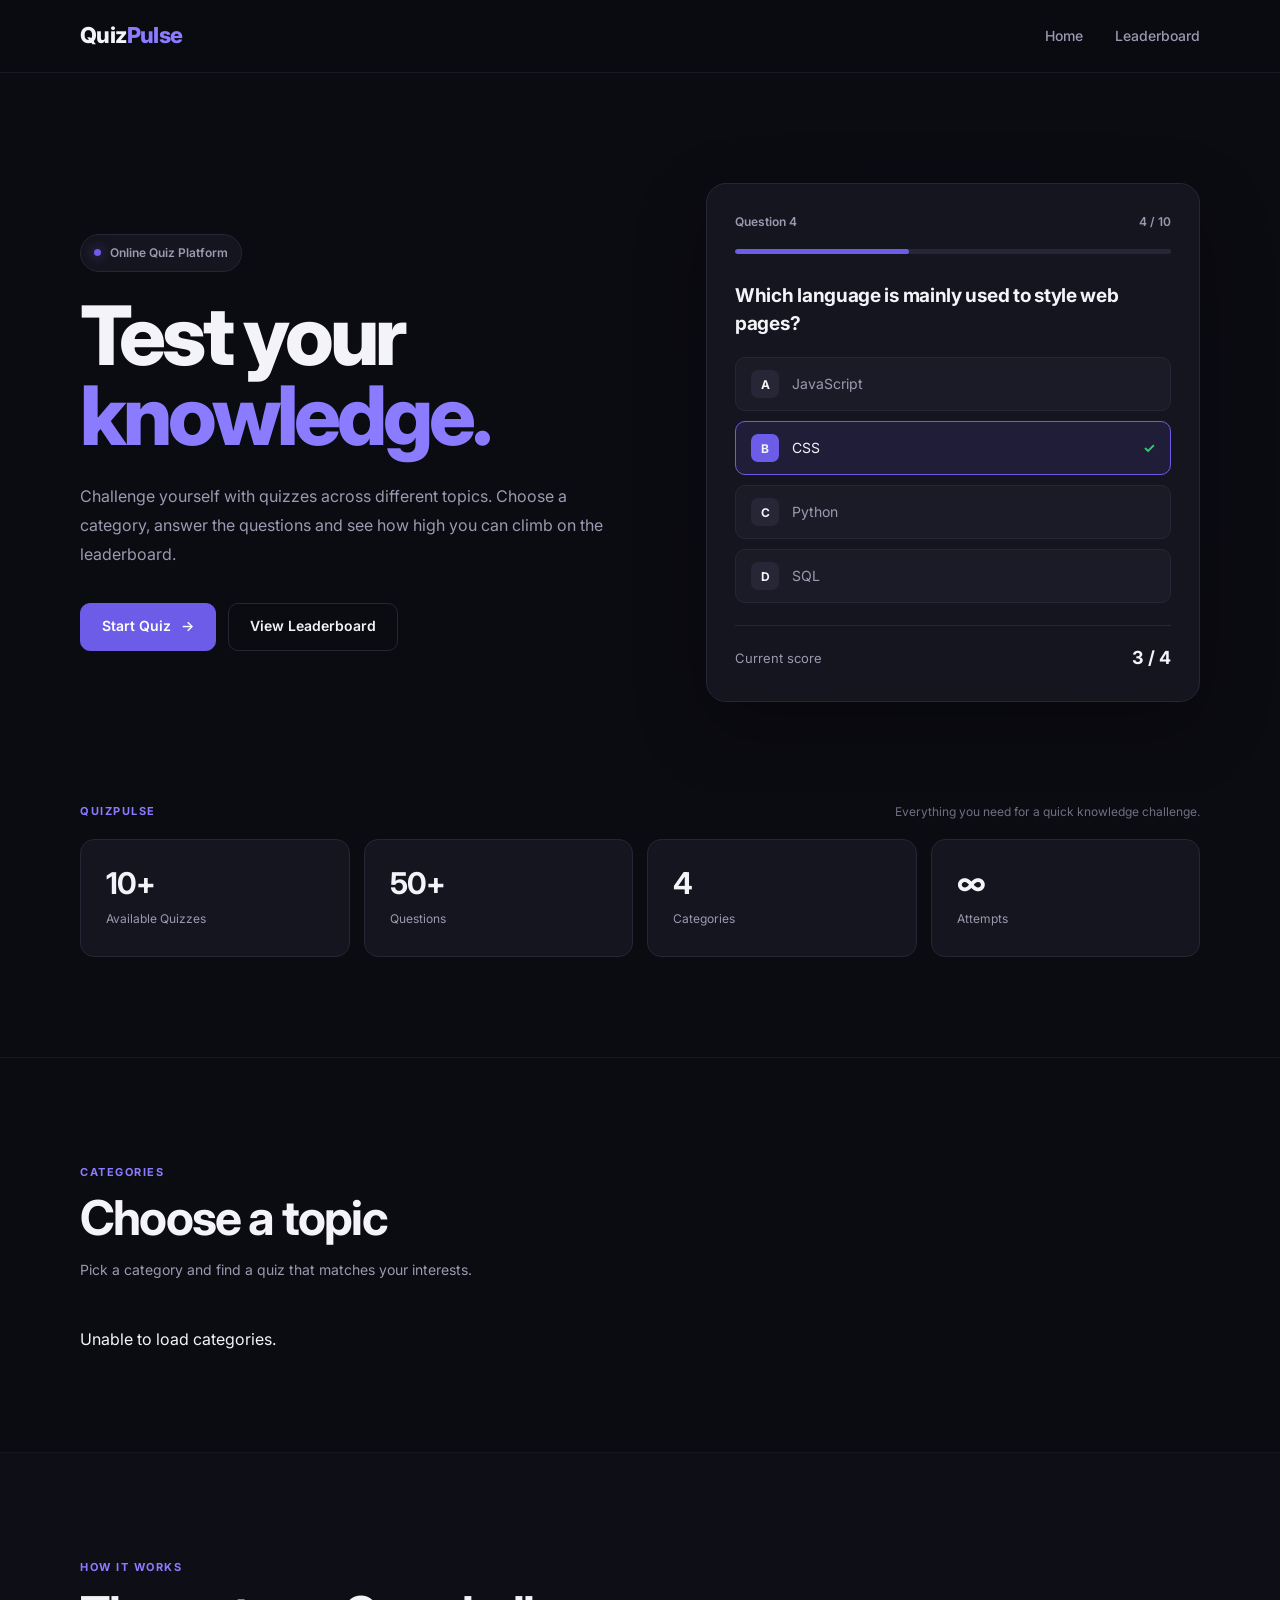
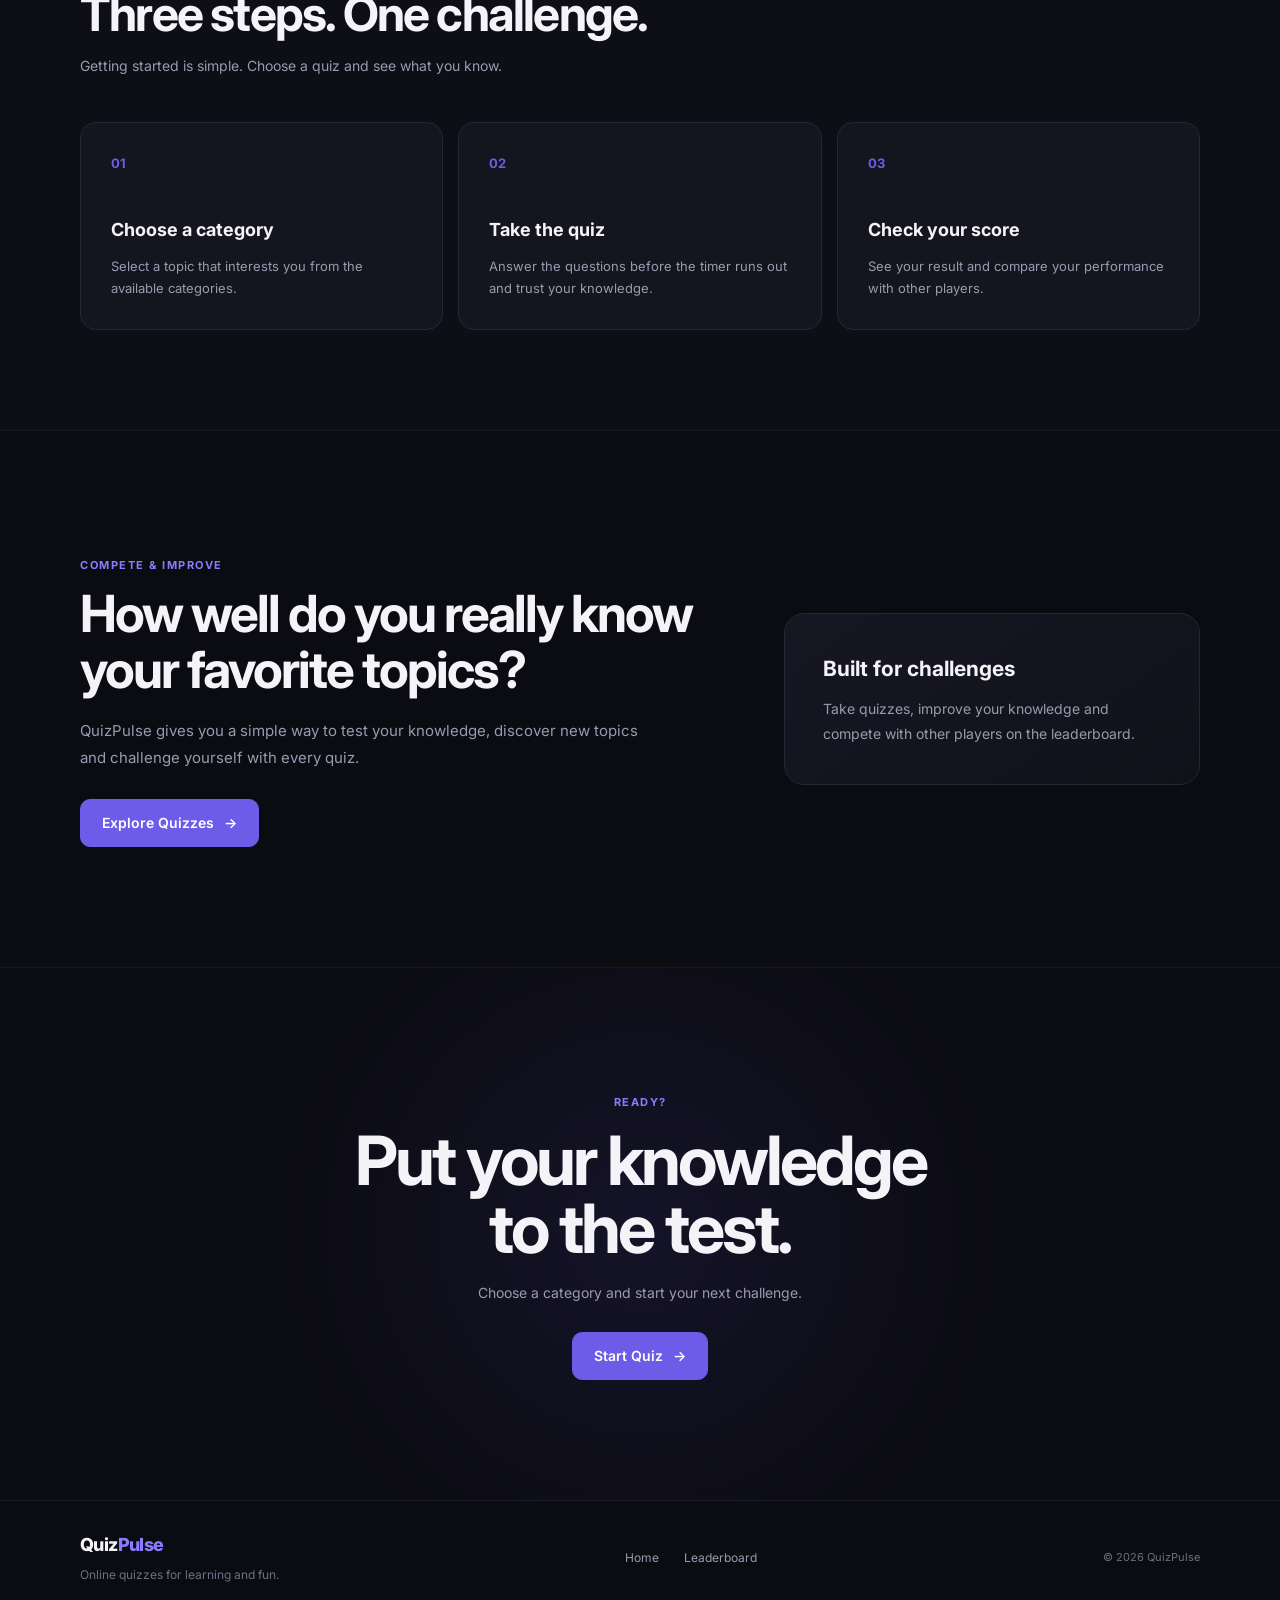
==== commit 1794a4e9: "feat: improve home and leaderboard" ====
--- a/frontend/index.html
+++ b/frontend/index.html
@@ -3,130 +3,224 @@
 <head>
     <meta charset="UTF-8">
     <meta name="viewport" content="width=device-width, initial-scale=1.0">
-
-<title>QuizPulse — Test Your Knowledge</title>
-
-<link rel="preconnect" href="https://fonts.googleapis.com">
-<link rel="preconnect" href="https://fonts.gstatic.com" crossorigin>
-<link href="https://fonts.googleapis.com/css2?family=Inter:wght@400;500;600;700;800&display=swap" rel="stylesheet">
-
-<link rel="stylesheet" href="css/style.css">
-
-
+    <title>QuizPulse — Test Your Knowledge</title>
+    <link rel="preconnect" href="https://fonts.googleapis.com">
+    <link rel="preconnect" href="https://fonts.gstatic.com" crossorigin>
+    <link href="https://fonts.googleapis.com/css2?family=Inter:wght@400;500;600;700;800&display=swap" rel="stylesheet">
+    <link rel="stylesheet" href="css/style.css">
 </head>
 
 <body>
-
 <header class="header">
     <div class="container nav">
         <a href="index.html" class="logo">Quiz<span>Pulse</span></a>
 
-    <nav class="nav-links">
-        <a href="index.html">Home</a>
-        <a href="leaderboard.html">Leaderboard</a>
-    </nav>
-</div>
-
-
+        <nav class="nav-links">
+            <a href="index.html">Home</a>
+            <a href="leaderboard.html">Leaderboard</a>
+        </nav>
+    </div>
 </header>
 
 <main>
-
-<section class="hero">
-    <div class="container hero-content">
-
-        <div class="hero-text">
-
-            <div class="badge">
-                <span class="badge-dot"></span>
-                Online Quiz Platform
-            </div>
-
-            <h1>
-                Test your
-                <span>knowledge.</span>
-            </h1>
-
-            <p>
-                Choose a topic and start a quiz.
-                See your result and compare your score with other players.
-            </p>
-
-            <div class="hero-buttons">
+    <section class="hero">
+        <div class="container hero-content">
+            <div class="hero-text">
+                <div class="badge">
+                    <span class="badge-dot"></span>
+                    Online Quiz Platform
+                </div>
+
+                <h1>
+                    Test your
+                    <span>knowledge.</span>
+                </h1>
+
+                <p>
+                    Challenge yourself with quizzes across different topics.
+                    Choose a category, answer the questions and see how high
+                    you can climb on the leaderboard.
+                </p>
+
+                <div class="hero-buttons">
+                    <a href="#categories-section" class="hero-button">
+                        Start Quiz <span>→</span>
+                    </a>
+                    <a href="leaderboard.html" class="hero-button secondary">
+                        View Leaderboard
+                    </a>
+                </div>
+            </div>
+
+            <div class="hero-card">
+                <div class="quiz-preview">
+                    <div class="quiz-preview-top">
+                        <span>Question 4</span>
+                        <span>4 / 10</span>
+                    </div>
+
+                    <div class="progress-bar">
+                        <div class="progress"></div>
+                    </div>
+
+                    <h3>Which language is mainly used to style web pages?</h3>
+
+                    <div class="preview-option">
+                        <span>A</span>
+                        JavaScript
+                    </div>
+
+                    <div class="preview-option selected">
+                        <span>B</span>
+                        CSS
+                        <b>✓</b>
+                    </div>
+
+                    <div class="preview-option">
+                        <span>C</span>
+                        Python
+                    </div>
+
+                    <div class="preview-option">
+                        <span>D</span>
+                        SQL
+                    </div>
+
+                    <div class="preview-score">
+                        <span>Current score</span>
+                        <strong>3 / 4</strong>
+                    </div>
+                </div>
+            </div>
+        </div>
+    </section>
+
+    <section class="stats-section">
+        <div class="container">
+            <div class="stats-heading">
+                <span>QUIZPULSE</span>
+                <p>Everything you need for a quick knowledge challenge.</p>
+            </div>
+
+            <div class="stats-grid">
+                <div class="stat-card">
+                    <strong>10+</strong>
+                    <span>Available Quizzes</span>
+                </div>
+
+                <div class="stat-card">
+                    <strong>50+</strong>
+                    <span>Questions</span>
+                </div>
+
+                <div class="stat-card">
+                    <strong>4</strong>
+                    <span>Categories</span>
+                </div>
+
+                <div class="stat-card">
+                    <strong>∞</strong>
+                    <span>Attempts</span>
+                </div>
+            </div>
+        </div>
+    </section>
+
+    <section class="categories-section" id="categories-section">
+        <div class="container">
+            <div class="section-heading">
+                <span>CATEGORIES</span>
+                <h2>Choose a topic</h2>
+                <p>Pick a category and find a quiz that matches your interests.</p>
+            </div>
+
+            <div class="categories-grid" id="categories"></div>
+        </div>
+    </section>
+
+    <section class="how-section">
+        <div class="container">
+            <div class="section-heading">
+                <span>HOW IT WORKS</span>
+                <h2>Three steps. One challenge.</h2>
+                <p>Getting started is simple. Choose a quiz and see what you know.</p>
+            </div>
+
+            <div class="steps-grid">
+                <div class="step-card">
+                    <div class="step-number">01</div>
+                    <h3>Choose a category</h3>
+                    <p>Select a topic that interests you from the available categories.</p>
+                </div>
+
+                <div class="step-card">
+                    <div class="step-number">02</div>
+                    <h3>Take the quiz</h3>
+                    <p>Answer the questions before the timer runs out and trust your knowledge.</p>
+                </div>
+
+                <div class="step-card">
+                    <div class="step-number">03</div>
+                    <h3>Check your score</h3>
+                    <p>See your result and compare your performance with other players.</p>
+                </div>
+            </div>
+        </div>
+    </section>
+
+    <section class="feature-section">
+        <div class="container feature-content">
+            <div class="feature-text">
+                <span class="feature-label">COMPETE & IMPROVE</span>
+                <h2>How well do you really know your favorite topics?</h2>
+                <p>
+                    QuizPulse gives you a simple way to test your knowledge,
+                    discover new topics and challenge yourself with every quiz.
+                </p>
                 <a href="#categories-section" class="hero-button">
-                    Start Quiz <span>→</span>
+                    Explore Quizzes <span>→</span>
                 </a>
             </div>
 
-        </div>
-
-        <div class="hero-card">
-            <div class="quiz-preview">
-
-                <div class="quiz-preview-top">
-                    <span>Question 4</span>
-                    <span>4 / 10</span>
-                </div>
-
-                <div class="progress-bar">
-                    <div class="progress"></div>
-                </div>
-
-                <h3>Which language is mainly used to style web pages?</h3>
-
-                <div class="preview-option">
-                    <span>A</span>
-                    JavaScript
-                </div>
-
-                <div class="preview-option selected">
-                    <span>B</span>
-                    CSS
-                    <b>✓</b>
-                </div>
-
-                <div class="preview-option">
-                    <span>C</span>
-                    Python
-                </div>
-
-                <div class="preview-option">
-                    <span>D</span>
-                    SQL
-                </div>
-
-            </div>
-        </div>
-
-    </div>
-</section>
-
-<section class="categories-section" id="categories-section">
-    <div class="container">
-
-        <div class="section-heading">
-            <span>CATEGORIES</span>
-            <h2>Choose a topic</h2>
-            <p>Try one of the available quiz categories.</p>
-        </div>
-
-        <div class="categories-grid" id="categories"></div>
-
-    </div>
-</section>
-
-
+            <div class="feature-card">
+                <h3>Built for challenges</h3>
+                <p>
+                    Take quizzes, improve your knowledge and compete with
+                    other players on the leaderboard.
+                </p>
+            </div>
+        </div>
+    </section>
+
+    <section class="cta-section">
+        <div class="container cta-content">
+            <span>READY?</span>
+            <h2>Put your knowledge<br>to the test.</h2>
+            <p>Choose a category and start your next challenge.</p>
+
+            <a href="#categories-section" class="hero-button">
+                Start Quiz <span>→</span>
+            </a>
+        </div>
+    </section>
 </main>
 
 <footer class="footer">
     <div class="container footer-content">
-        <div class="logo">Quiz<span>Pulse</span></div>
-        <p>Online quizzes for learning and fun.</p>
+        <div>
+            <div class="logo">Quiz<span>Pulse</span></div>
+            <p>Online quizzes for learning and fun.</p>
+        </div>
+
+        <div class="footer-links">
+            <a href="index.html">Home</a>
+            <a href="leaderboard.html">Leaderboard</a>
+        </div>
+
         <span class="copyright">© 2026 QuizPulse</span>
     </div>
 </footer>
 
 <script src="index.js"></script>
-
 </body>
-</html>
+</html>
--- a/frontend/css/style.css
+++ b/frontend/css/style.css
@@ -1,403 +1,750 @@
 * {
-  margin: 0;
-  padding: 0;
-  box-sizing: border-box;
-  }
+    margin: 0;
+    padding: 0;
+    box-sizing: border-box;
+}
 
 html {
-scroll-behavior: smooth;
+    scroll-behavior: smooth;
 }
 
 body {
-font-family: "Inter", sans-serif;
-background: #0b0b12;
-color: #f3f3f8;
-line-height: 1.6;
+    font-family: "Inter", sans-serif;
+    background: #0b0b12;
+    color: #f3f3f8;
+    line-height: 1.6;
 }
 
 a {
-color: inherit;
-text-decoration: none;
+    color: inherit;
+    text-decoration: none;
+}
+
+button,
+a {
+    -webkit-tap-highlight-color: transparent;
 }
 
 .container {
-width: min(1120px, 92%);
-margin: 0 auto;
+    width: min(1120px, calc(100% - 40px));
+    margin: 0 auto;
 }
 
 .header {
-height: 76px;
-border-bottom: 1px solid #262636;
-background: #0b0b12;
+    position: sticky;
+    top: 0;
+    z-index: 100;
+    background: rgba(11, 11, 18, 0.9);
+    border-bottom: 1px solid #1b1b28;
+    backdrop-filter: blur(14px);
 }
 
 .nav {
-height: 100%;
-display: flex;
-align-items: center;
-justify-content: space-between;
+    min-height: 72px;
+    display: flex;
+    align-items: center;
+    justify-content: space-between;
 }
 
 .logo {
-font-size: 21px;
-font-weight: 800;
-letter-spacing: -0.7px;
+    font-size: 22px;
+    font-weight: 800;
+    letter-spacing: -0.6px;
 }
 
 .logo span {
-color: #8b7bff;
+    color: #8b7bff;
 }
 
 .nav-links {
-display: flex;
-gap: 30px;
+    display: flex;
+    align-items: center;
+    gap: 32px;
 }
 
 .nav-links a {
-color: #9a9ab0;
-font-size: 14px;
-font-weight: 500;
-transition: 0.2s ease;
+    color: #9a9ab0;
+    font-size: 14px;
+    font-weight: 500;
+    transition: color 0.2s ease;
 }
 
 .nav-links a:hover {
-color: #f3f3f8;
+    color: #f3f3f8;
 }
 
 .hero {
-padding: 100px 0 90px;
-overflow: hidden;
+    padding: 110px 0 90px;
+    overflow: hidden;
 }
 
 .hero-content {
-display: grid;
-grid-template-columns: 1fr 1fr;
-align-items: center;
-gap: 70px;
+    display: grid;
+    grid-template-columns: 1.05fr 0.95fr;
+    align-items: center;
+    gap: 80px;
 }
 
 .hero-text {
-max-width: 560px;
+    max-width: 590px;
 }
 
 .badge {
-display: inline-flex;
-align-items: center;
-gap: 9px;
-padding: 7px 12px;
-margin-bottom: 25px;
-border: 1px solid #262636;
-border-radius: 30px;
-background: #15151f;
-color: #9a9ab0;
-font-size: 12px;
-font-weight: 500;
+    display: inline-flex;
+    align-items: center;
+    gap: 9px;
+    padding: 8px 13px;
+    margin-bottom: 24px;
+    border: 1px solid #262636;
+    border-radius: 999px;
+    background: #15151f;
+    color: #9a9ab0;
+    font-size: 12px;
+    font-weight: 600;
 }
 
 .badge-dot {
-width: 7px;
-height: 7px;
-border-radius: 50%;
-background: #2ecc71;
-box-shadow: 0 0 10px #2ecc71;
+    width: 7px;
+    height: 7px;
+    border-radius: 50%;
+    background: #6c5ce7;
+    box-shadow: 0 0 12px rgba(108, 92, 231, 0.7);
 }
 
 .hero h1 {
-max-width: 650px;
-font-size: clamp(48px, 6vw, 72px);
-line-height: 1.02;
-letter-spacing: -3px;
-font-weight: 800;
+    max-width: 600px;
+    font-size: clamp(52px, 7vw, 82px);
+    line-height: 0.98;
+    letter-spacing: -4px;
+    font-weight: 800;
 }
 
 .hero h1 span {
-display: block;
-color: #8b7bff;
+    display: block;
+    color: #8b7bff;
 }
 
 .hero-text > p {
-max-width: 510px;
-margin: 28px 0 34px;
-color: #9a9ab0;
-font-size: 16px;
-line-height: 1.8;
+    max-width: 530px;
+    margin-top: 26px;
+    color: #9a9ab0;
+    font-size: 16px;
+    line-height: 1.8;
 }
 
 .hero-buttons {
-display: flex;
-align-items: center;
-gap: 12px;
+    display: flex;
+    flex-wrap: wrap;
+    gap: 12px;
+    margin-top: 34px;
 }
 
 .hero-button {
-display: inline-flex;
-align-items: center;
-gap: 14px;
-padding: 14px 22px;
-border-radius: 10px;
-background: #6c5ce7;
-font-size: 14px;
-font-weight: 600;
-transition: 0.2s ease;
+    display: inline-flex;
+    align-items: center;
+    justify-content: center;
+    gap: 10px;
+    min-height: 48px;
+    padding: 0 21px;
+    border: 1px solid #6c5ce7;
+    border-radius: 10px;
+    background: #6c5ce7;
+    color: #fff;
+    font-size: 14px;
+    font-weight: 600;
+    transition: transform 0.2s ease, background 0.2s ease, border-color 0.2s ease;
 }
 
 .hero-button:hover {
-background: #8b7bff;
-transform: translateY(-2px);
-}
-
-.hero-button span {
-font-size: 18px;
+    transform: translateY(-2px);
+    background: #7a6bf0;
+    border-color: #7a6bf0;
+}
+
+.hero-button.secondary {
+    background: transparent;
+    border-color: #262636;
+    color: #f3f3f8;
+}
+
+.hero-button.secondary:hover {
+    background: #15151f;
+    border-color: #38384d;
 }
 
 .hero-card {
-position: relative;
-min-height: 470px;
-display: flex;
-align-items: center;
-justify-content: center;
+    position: relative;
 }
 
 .hero-card::before {
-content: "";
-position: absolute;
-width: 330px;
-height: 330px;
-background: #6c5ce7;
-opacity: 0.12;
-filter: blur(100px);
-border-radius: 50%;
+    content: "";
+    position: absolute;
+    width: 260px;
+    height: 260px;
+    top: 50%;
+    left: 50%;
+    transform: translate(-50%, -50%);
+    background: #6c5ce7;
+    opacity: 0.12;
+    filter: blur(90px);
+    pointer-events: none;
 }
 
 .quiz-preview {
-position: relative;
-z-index: 2;
-width: 370px;
-padding: 25px;
-border: 1px solid #262636;
-border-radius: 18px;
-background: #15151f;
-box-shadow: 0 25px 70px rgba(0, 0, 0, 0.35);
+    position: relative;
+    padding: 28px;
+    border: 1px solid #262636;
+    border-radius: 20px;
+    background: #15151f;
+    box-shadow: 0 25px 70px rgba(0, 0, 0, 0.3);
 }
 
 .quiz-preview-top {
-display: flex;
-justify-content: space-between;
-color: #9a9ab0;
-font-size: 11px;
-font-weight: 600;
-text-transform: uppercase;
+    display: flex;
+    justify-content: space-between;
+    color: #9a9ab0;
+    font-size: 12px;
+    font-weight: 600;
 }
 
 .progress-bar {
-height: 5px;
-margin: 13px 0 27px;
-border-radius: 10px;
-background: #262636;
-overflow: hidden;
+    width: 100%;
+    height: 5px;
+    margin: 18px 0 28px;
+    overflow: hidden;
+    border-radius: 999px;
+    background: #262636;
 }
 
 .progress {
-width: 40%;
-height: 100%;
-border-radius: inherit;
-background: #6c5ce7;
+    width: 40%;
+    height: 100%;
+    border-radius: inherit;
+    background: #6c5ce7;
 }
 
 .quiz-preview h3 {
-margin-bottom: 22px;
-font-size: 18px;
-line-height: 1.45;
+    margin-bottom: 20px;
+    font-size: 19px;
+    line-height: 1.45;
+    letter-spacing: -0.3px;
 }
 
 .preview-option {
-display: flex;
-align-items: center;
-gap: 12px;
-padding: 12px;
-margin-top: 9px;
-border: 1px solid #262636;
-border-radius: 9px;
-color: #9a9ab0;
-font-size: 13px;
-transition: 0.2s ease;
+    display: flex;
+    align-items: center;
+    gap: 13px;
+    min-height: 54px;
+    margin-top: 10px;
+    padding: 0 15px;
+    border: 1px solid #262636;
+    border-radius: 10px;
+    background: #1b1b28;
+    color: #9a9ab0;
+    font-size: 14px;
 }
 
 .preview-option span {
-display: flex;
-align-items: center;
-justify-content: center;
-width: 25px;
-height: 25px;
-border-radius: 7px;
-background: #1b1b28;
-font-size: 11px;
-font-weight: 600;
+    display: flex;
+    align-items: center;
+    justify-content: center;
+    width: 28px;
+    height: 28px;
+    border-radius: 7px;
+    background: #262636;
+    color: #f3f3f8;
+    font-size: 12px;
+    font-weight: 700;
 }
 
 .preview-option.selected {
-border-color: #6c5ce7;
-background: rgba(108, 92, 231, 0.12);
-color: #f3f3f8;
+    border-color: #6c5ce7;
+    background: rgba(108, 92, 231, 0.12);
+    color: #f3f3f8;
 }
 
 .preview-option.selected span {
-background: #6c5ce7;
-color: #ffffff;
-}
-
-.preview-option b {
-margin-left: auto;
-color: #2ecc71;
+    background: #6c5ce7;
+}
+
+.preview-option.selected b {
+    margin-left: auto;
+    color: #2ecc71;
+}
+
+.preview-score {
+    display: flex;
+    align-items: center;
+    justify-content: space-between;
+    margin-top: 22px;
+    padding-top: 18px;
+    border-top: 1px solid #262636;
+    color: #9a9ab0;
+    font-size: 13px;
+}
+
+.preview-score strong {
+    color: #f3f3f8;
+    font-size: 18px;
+}
+
+.stats-section {
+    padding: 10px 0 100px;
+}
+
+.stats-heading {
+    display: flex;
+    align-items: center;
+    justify-content: space-between;
+    gap: 20px;
+    margin-bottom: 18px;
+}
+
+.stats-heading span {
+    color: #8b7bff;
+    font-size: 11px;
+    font-weight: 700;
+    letter-spacing: 1.5px;
+}
+
+.stats-heading p {
+    color: #6f6f83;
+    font-size: 12px;
+}
+
+.stats-grid {
+    display: grid;
+    grid-template-columns: repeat(4, 1fr);
+    gap: 14px;
+}
+
+.stat-card {
+    padding: 25px;
+    border: 1px solid #262636;
+    border-radius: 14px;
+    background: #15151f;
+    transition: transform 0.2s ease, border-color 0.2s ease;
+}
+
+.stat-card:hover {
+    transform: translateY(-3px);
+    border-color: #38384d;
+}
+
+.stat-card strong {
+    display: block;
+    margin-bottom: 4px;
+    color: #f3f3f8;
+    font-size: 30px;
+    line-height: 1.2;
+    letter-spacing: -1px;
+}
+
+.stat-card span {
+    color: #9a9ab0;
+    font-size: 12px;
+}
+
+.categories-section,
+.how-section {
+    padding: 100px 0;
 }
 
 .categories-section {
-padding: 0 0 110px;
+    border-top: 1px solid #171722;
 }
 
 .section-heading {
-max-width: 620px;
-margin-bottom: 45px;
+    max-width: 620px;
+    margin-bottom: 45px;
 }
 
 .section-heading > span {
-color: #8b7bff;
-font-size: 11px;
-font-weight: 700;
-letter-spacing: 1.8px;
+    color: #8b7bff;
+    font-size: 11px;
+    font-weight: 700;
+    letter-spacing: 1.5px;
 }
 
 .section-heading h2 {
-margin-top: 10px;
-font-size: 38px;
-line-height: 1.15;
-letter-spacing: -1.5px;
+    margin-top: 9px;
+    font-size: clamp(32px, 4vw, 48px);
+    line-height: 1.1;
+    letter-spacing: -1.8px;
 }
 
 .section-heading p {
-margin-top: 12px;
-color: #9a9ab0;
-font-size: 14px;
+    margin-top: 14px;
+    color: #9a9ab0;
+    font-size: 14px;
 }
 
 .categories-grid {
-display: grid;
-grid-template-columns: repeat(4, 1fr);
-gap: 15px;
-}
-
-.categories-grid li {
-list-style: none;
-padding: 20px;
-border: 1px solid #262636;
-border-radius: 12px;
-background: #15151f;
-color: #f3f3f8;
-font-size: 14px;
-font-weight: 600;
-cursor: pointer;
-transition: 0.2s ease;
-}
-
-.categories-grid li:hover {
-border-color: #6c5ce7;
-transform: translateY(-2px);
-}
-
+    display: grid;
+    grid-template-columns: repeat(4, 1fr);
+    gap: 14px;
+}
+
+.categories-grid li,
 .categories-grid a {
-display: block;
-padding: 20px;
-border: 1px solid #262636;
-border-radius: 12px;
-background: #15151f;
-color: #f3f3f8;
-font-size: 14px;
-font-weight: 600;
-transition: 0.2s ease;
-}
-
+    display: flex;
+    align-items: center;
+    min-height: 150px;
+    padding: 24px;
+    border: 1px solid #262636;
+    border-radius: 16px;
+    background: #15151f;
+    color: #f3f3f8;
+    font-size: 17px;
+    font-weight: 600;
+    cursor: pointer;
+    transition: transform 0.2s ease, border-color 0.2s ease, background 0.2s ease;
+}
+
+.categories-grid li:hover,
 .categories-grid a:hover {
-border-color: #6c5ce7;
-transform: translateY(-2px);
+    transform: translateY(-4px);
+    border-color: #6c5ce7;
+    background: #1a1927;
+}
+
+.how-section {
+    background: #0e0e16;
+    border-top: 1px solid #171722;
+    border-bottom: 1px solid #171722;
+}
+
+.steps-grid {
+    display: grid;
+    grid-template-columns: repeat(3, 1fr);
+    gap: 15px;
+}
+
+.step-card {
+    position: relative;
+    padding: 30px;
+    border: 1px solid #262636;
+    border-radius: 16px;
+    background: #15151f;
+}
+
+.step-number {
+    margin-bottom: 42px;
+    color: #6c5ce7;
+    font-size: 13px;
+    font-weight: 700;
+}
+
+.step-card h3 {
+    margin-bottom: 10px;
+    font-size: 18px;
+}
+
+.step-card p {
+    color: #9a9ab0;
+    font-size: 13px;
+    line-height: 1.7;
+}
+
+.feature-section {
+    padding: 120px 0;
+}
+
+.feature-content {
+    display: grid;
+    grid-template-columns: 1.2fr 0.8fr;
+    align-items: center;
+    gap: 80px;
+}
+
+.feature-text {
+    max-width: 620px;
+}
+
+.feature-label {
+    color: #8b7bff;
+    font-size: 11px;
+    font-weight: 700;
+    letter-spacing: 1.5px;
+}
+
+.feature-text h2 {
+    margin-top: 10px;
+    font-size: clamp(34px, 4vw, 52px);
+    line-height: 1.08;
+    letter-spacing: -2px;
+}
+
+.feature-text p {
+    max-width: 560px;
+    margin: 20px 0 28px;
+    color: #9a9ab0;
+    font-size: 15px;
+    line-height: 1.8;
+}
+
+.feature-card {
+    padding: 38px;
+    border: 1px solid #262636;
+    border-radius: 20px;
+    background: linear-gradient(145deg, #171724, #11111a);
+}
+
+.feature-icon {
+    display: flex;
+    align-items: center;
+    justify-content: center;
+    width: 52px;
+    height: 52px;
+    margin-bottom: 28px;
+    border-radius: 14px;
+    background: #6c5ce7;
+    color: #fff;
+    font-size: 20px;
+    font-weight: 800;
+    box-shadow: 0 12px 30px rgba(108, 92, 231, 0.2);
+}
+
+.feature-card h3 {
+    margin-bottom: 10px;
+    font-size: 21px;
+}
+
+.feature-card p {
+    color: #9a9ab0;
+    font-size: 14px;
+    line-height: 1.8;
+}
+
+.cta-section {
+    padding: 120px 0;
+    border-top: 1px solid #171722;
+    background: radial-gradient(circle at center, rgba(108, 92, 231, 0.1), transparent 55%);
+}
+
+.cta-content {
+    text-align: center;
+}
+
+.cta-content > span {
+    color: #8b7bff;
+    font-size: 11px;
+    font-weight: 700;
+    letter-spacing: 1.5px;
+}
+
+.cta-content h2 {
+    margin-top: 12px;
+    font-size: clamp(40px, 6vw, 68px);
+    line-height: 1;
+    letter-spacing: -3px;
+}
+
+.cta-content p {
+    margin: 20px auto 28px;
+    color: #9a9ab0;
+    font-size: 14px;
 }
 
 .footer {
-border-top: 1px solid #262636;
+    padding: 30px 0;
+    border-top: 1px solid #1b1b28;
 }
 
 .footer-content {
-display: flex;
-align-items: center;
-justify-content: space-between;
-padding: 28px 0;
-}
-
-.footer p,
+    display: flex;
+    align-items: center;
+    justify-content: space-between;
+    gap: 30px;
+}
+
+.footer .logo {
+    font-size: 18px;
+}
+
+.footer p {
+    margin-top: 5px;
+    color: #6f6f83;
+    font-size: 12px;
+}
+
+.footer-links {
+    display: flex;
+    gap: 25px;
+}
+
+.footer-links a {
+    color: #9a9ab0;
+    font-size: 12px;
+    transition: color 0.2s ease;
+}
+
+.footer-links a:hover {
+    color: #f3f3f8;
+}
+
 .copyright {
-color: #9a9ab0;
-font-size: 11px;
-}
-
-@media (max-width: 850px) {
-.hero-content {
-grid-template-columns: 1fr;
-gap: 40px;
-}
-
-
-.hero-card {
-    min-height: 420px;
-}
-
-.categories-grid {
-    grid-template-columns: repeat(2, 1fr);
-}
-
-.footer-content {
-    flex-wrap: wrap;
-    gap: 15px;
-}
-
-}
-
-@media (max-width: 600px) {
-.header {
-height: 68px;
-}
-
-.nav-links {
-    gap: 15px;
-}
-
-.hero {
-    padding: 70px 0;
-}
-
-.hero h1 {
-    font-size: 48px;
-    letter-spacing: -2px;
-}
-
-.hero-text > p {
-    font-size: 14px;
-}
-
-.quiz-preview {
-    width: 100%;
-}
-
-.section-heading h2 {
-    font-size: 30px;
-}
-
-.categories-grid {
-    grid-template-columns: 1fr;
-}
-
-.footer-content {
-    flex-direction: column;
-    text-align: center;
-    gap: 10px;
-}
-
+    color: #6f6f83;
+    font-size: 11px;
+}
+
+@media (max-width: 950px) {
+    .hero-content,
+    .feature-content {
+        grid-template-columns: 1fr;
+        gap: 50px;
+    }
+
+    .hero {
+        padding-top: 80px;
+    }
+
+    .hero-text {
+        max-width: 700px;
+    }
+
+    .hero-card {
+        max-width: 650px;
+    }
+
+    .stats-grid,
+    .categories-grid {
+        grid-template-columns: repeat(2, 1fr);
+    }
+
+    .feature-card {
+        max-width: 600px;
+    }
+}
+
+@media (max-width: 700px) {
+    .container {
+        width: min(100% - 28px, 1120px);
+    }
+
+    .nav {
+        min-height: 64px;
+    }
+
+    .nav-links {
+        gap: 18px;
+    }
+
+    .nav-links a {
+        font-size: 12px;
+    }
+
+    .hero {
+        padding: 65px 0 70px;
+    }
+
+    .hero h1 {
+        font-size: clamp(48px, 14vw, 68px);
+        letter-spacing: -3px;
+    }
+
+    .hero-text > p {
+        font-size: 14px;
+    }
+
+    .quiz-preview {
+        padding: 20px;
+    }
+
+    .stats-section,
+    .categories-section,
+    .how-section,
+    .feature-section,
+    .cta-section {
+        padding: 75px 0;
+    }
+
+    .stats-heading {
+        display: block;
+    }
+
+    .stats-heading p {
+        margin-top: 5px;
+    }
+
+    .steps-grid {
+        grid-template-columns: 1fr;
+    }
+
+    .step-card {
+        padding: 25px;
+    }
+
+    .step-number {
+        margin-bottom: 25px;
+    }
+
+    .feature-content {
+        gap: 35px;
+    }
+
+    .cta-content h2 {
+        letter-spacing: -2px;
+    }
+
+    .footer-content {
+        flex-direction: column;
+        align-items: flex-start;
+    }
+
+    .footer-links {
+        order: 2;
+    }
+
+    .copyright {
+        order: 3;
+    }
+}
+
+@media (max-width: 500px) {
+    .stats-grid,
+    .categories-grid {
+        grid-template-columns: 1fr;
+    }
+
+    .hero-buttons {
+        flex-direction: column;
+    }
+
+    .hero-button {
+        width: 100%;
+    }
+
+    .nav {
+        align-items: center;
+    }
+
+    .logo {
+        font-size: 19px;
+    }
+
+    .nav-links {
+        gap: 14px;
+    }
+
+    .nav-links a {
+        font-size: 11px;
+    }
+
+    .section-heading {
+        margin-bottom: 32px;
+    }
+
+    .section-heading h2 {
+        font-size: 34px;
+    }
+
+    .categories-grid li,
+    .categories-grid a {
+        min-height: 100px;
+    }
+
+    .feature-card {
+        padding: 28px;
+    }
 }
